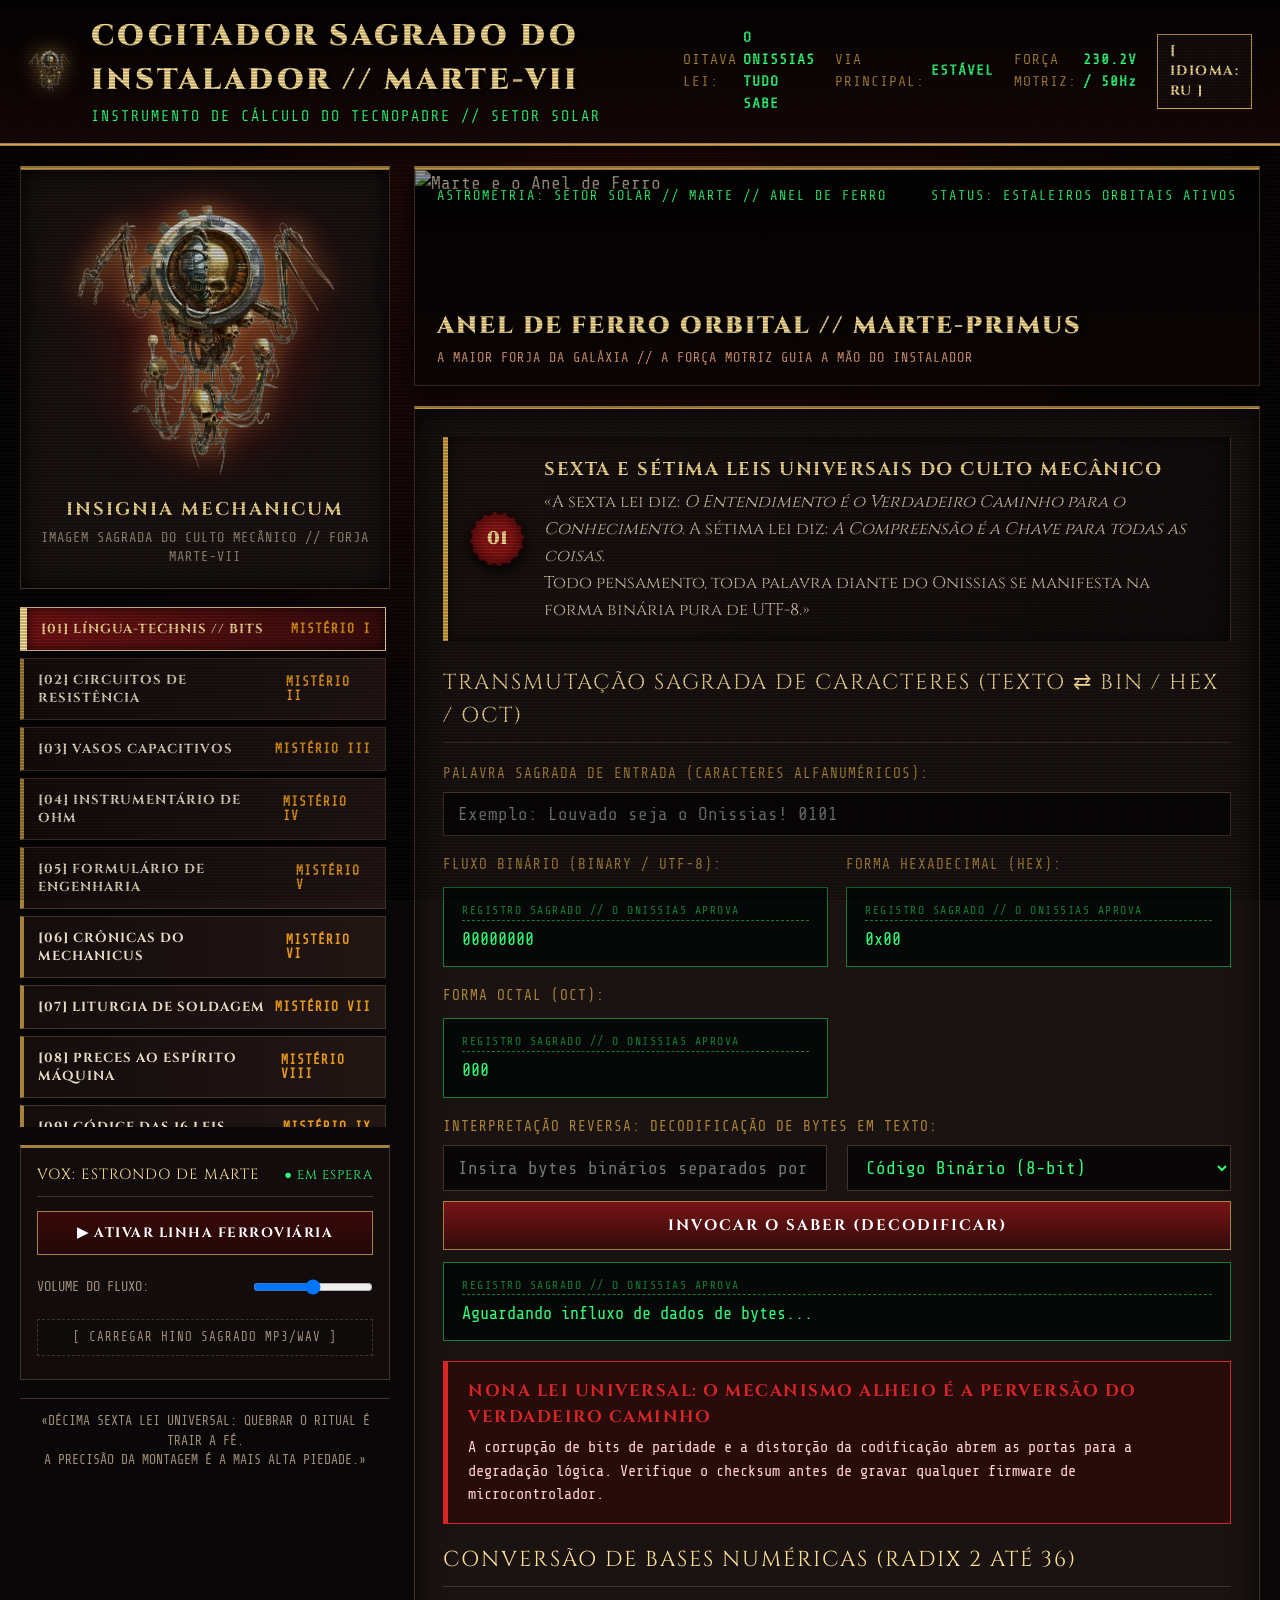
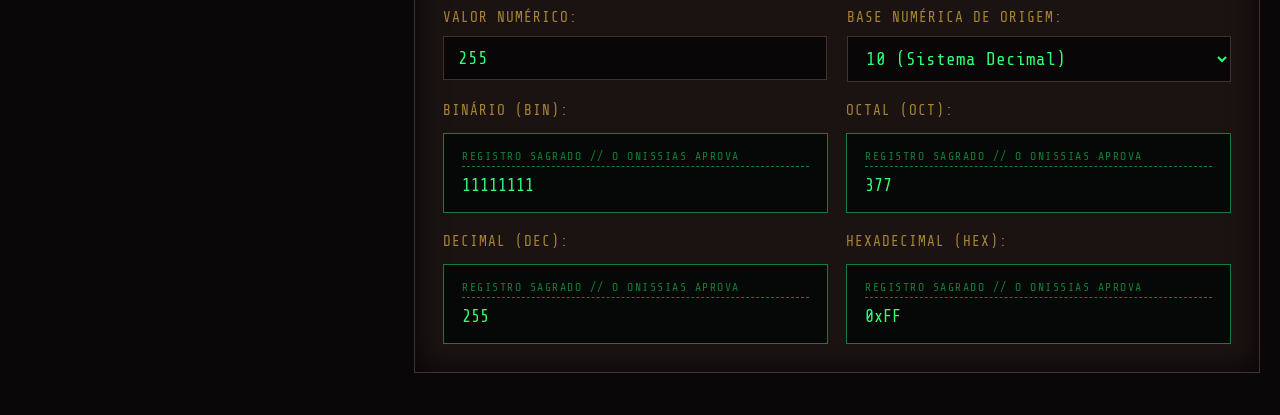
==== index_pt.html @ 924e2f52 "index_pt.html" ====
<!DOCTYPE html>
<html lang="pt-BR">
<head>
  <meta charset="UTF-8">
  <meta name="viewport" content="width=device-width, initial-scale=1.0">
  <title>COGITADOR SAGRADO DO INSTALADOR // FORJA MARTE-VII</title>
  
  <link rel="icon" type="image/png" href="AM_icon.jpg">

  <link rel="preconnect" href="https://fonts.googleapis.com">
  <link rel="preconnect" href="https://fonts.gstatic.com" crossorigin>
  <link href="https://fonts.googleapis.com/css2?family=Cinzel:wght@600;700;900&family=Share+Tech+Mono&display=swap" rel="stylesheet">

  <style>
    :root {
      --mars-red-deep: #380808;
      --mars-red-primary: #781414;
      --mars-red-bright: #ad1c1c;
      --brass-muted: #a68138;
      --brass-primary: #d4a748;
      --brass-bright: #fbe096;
      --iron-black: #090707;
      --iron-dark: #120d0c;
      --iron-panel: #1a1312;
      --iron-border: #44322a;
      --crt-green: #31ff77;
      --crt-dim: #137e37;
      --text-parchment: #e8dcc4;
      --text-muted: #9e8e78;
      --warning-red: #d92525;
      --warning-amber: #e69819;
    }

    * {
      box-sizing: border-box;
      margin: 0;
      padding: 0;
    }

    body {
      background-color: var(--iron-black);
      background-image: 
        radial-gradient(circle at 50% 15%, rgba(120, 20, 20, 0.35) 0%, transparent 70%),
        repeating-linear-gradient(0deg, rgba(0, 0, 0, 0.65) 0px, rgba(0, 0, 0, 0.65) 1px, transparent 2px, transparent 4px),
        url("https://images.unsplash.com/photo-1581092160607-ee22621dd758?auto=format&fit=crop&w=1920&q=80");
      background-size: cover, auto, cover;
      background-attachment: fixed;
      color: var(--text-parchment);
      font-family: 'Share Tech Mono', monospace;
      font-size: 18px;
      line-height: 1.5;
      min-height: 100vh;
      display: flex;
      flex-direction: column;
    }

    body::before {
      content: " ";
      position: fixed;
      top: 0; left: 0; bottom: 0; right: 0;
      background: linear-gradient(rgba(18, 16, 16, 0) 50%, rgba(0, 0, 0, 0.35) 50%), linear-gradient(90deg, rgba(255, 0, 0, 0.02), rgba(0, 255, 0, 0.01), rgba(0, 0, 255, 0.02));
      z-index: 999;
      background-size: 100% 3px, 6px 100%;
      pointer-events: none;
      opacity: 0.65;
    }

    header {
      background: linear-gradient(180deg, #050303 0%, #170707 100%);
      border-bottom: 3px solid var(--brass-primary);
      padding: 14px 28px;
      display: flex;
      align-items: center;
      justify-content: space-between;
      box-shadow: 0 5px 30px rgba(0,0,0,0.95);
      position: relative;
      z-index: 10;
    }

    .header-left {
      display: flex;
      align-items: center;
      gap: 20px;
    }

    .header-sigil-logo {
      width: 72px;
      height: 72px;
      display: flex;
      align-items: center;
      justify-content: center;
      filter: drop-shadow(0 0 10px rgba(212, 167, 72, 0.7));
      animation: logo-glow 4s infinite alternate ease-in-out;
    }

    @keyframes logo-glow {
      0% { filter: drop-shadow(0 0 6px rgba(212, 167, 72, 0.5)); }
      100% { filter: drop-shadow(0 0 16px rgba(173, 28, 28, 0.9)); }
    }

    .header-site-img {
      width: 100%;
      height: 100%;
      object-fit: contain;
    }

    h1 {
      font-family: 'Cinzel', serif;
      font-size: 1.85rem;
      letter-spacing: 3px;
      color: var(--brass-bright);
      text-transform: uppercase;
      font-weight: 900;
      text-shadow: 2px 2px 5px #000;
    }

    .header-sub {
      font-size: 0.95rem;
      color: var(--crt-green);
      letter-spacing: 2px;
      text-transform: uppercase;
      margin-top: 3px;
    }

    .telemetry-row {
      display: flex;
      align-items: center;
      gap: 20px;
      font-size: 0.92rem;
      color: var(--brass-muted);
      letter-spacing: 1px;
    }

    .telemetry-row span {
      display: flex;
      align-items: center;
      gap: 6px;
    }

    .telemetry-val {
      color: var(--crt-green);
      font-weight: bold;
    }

    .lang-switch-link {
      display: inline-block;
      background: #150d0c;
      border: 1px solid var(--brass-primary);
      color: var(--brass-bright);
      padding: 6px 12px;
      text-decoration: none;
      font-family: 'Cinzel', serif;
      font-weight: 700;
      font-size: 0.85rem;
      letter-spacing: 1.5px;
      transition: all 0.2s ease;
    }

    .lang-switch-link:hover {
      background: var(--mars-red-primary);
      color: #fff;
      box-shadow: 0 0 10px var(--brass-primary);
    }

    .master-grid {
      display: grid;
      grid-template-columns: 370px 1fr;
      gap: 24px;
      max-width: 1720px;
      width: 100%;
      margin: 20px auto;
      padding: 0 20px;
      flex: 1;
    }

    .left-console {
      display: flex;
      flex-direction: column;
      gap: 18px;
    }

    .shrine-emblem-card {
      background: var(--iron-panel);
      border: 1px solid var(--iron-border);
      border-top: 4px solid var(--brass-primary);
      padding: 22px 18px;
      text-align: center;
      box-shadow: inset 0 0 25px rgba(0,0,0,0.85);
      position: relative;
    }

    .relic-frame {
      position: relative;
      width: 100%;
      max-width: 300px;
      min-height: 250px;
      margin: 0 auto 14px;
      display: flex;
      align-items: center;
      justify-content: center;
      background: radial-gradient(circle at 50% 50%, rgba(120, 20, 20, 0.35) 0%, transparent 75%);
    }

    .relic-img {
      width: 100%;
      max-height: 290px;
      object-fit: contain;
      filter: drop-shadow(0 0 12px rgba(212, 167, 72, 0.65)) drop-shadow(0 0 24px rgba(120, 20, 20, 0.8));
      transition: transform 0.4s ease, filter 0.4s ease;
    }

    .relic-img:hover {
      transform: scale(1.03);
      filter: drop-shadow(0 0 18px rgba(251, 224, 150, 0.85)) drop-shadow(0 0 32px rgba(173, 28, 28, 1));
    }

    .emblem-label {
      font-family: 'Cinzel', serif;
      font-size: 1.15rem;
      color: var(--brass-bright);
      font-weight: 700;
      letter-spacing: 2px;
    }

    .emblem-desc {
      font-size: 0.85rem;
      color: var(--text-muted);
      letter-spacing: 1px;
      margin-top: 5px;
      text-transform: uppercase;
      line-height: 1.4;
    }

    .nav-rack {
      display: flex;
      flex-direction: column;
      gap: 7px;
      max-height: 520px;
      overflow-y: auto;
      padding-right: 4px;
    }

    .nav-rack::-webkit-scrollbar {
      width: 5px;
    }
    .nav-rack::-webkit-scrollbar-thumb {
      background: var(--brass-muted);
    }

    .rack-btn {
      background: linear-gradient(90deg, #140d0c 0%, #221614 100%);
      border: 1px solid var(--iron-border);
      border-left: 4px solid var(--brass-muted);
      color: var(--text-parchment);
      padding: 12px 14px;
      text-align: left;
      font-family: 'Cinzel', serif;
      font-size: 0.82rem;
      font-weight: 700;
      letter-spacing: 1px;
      cursor: pointer;
      display: flex;
      align-items: center;
      justify-content: space-between;
      transition: all 0.18s ease;
      text-transform: uppercase;
      box-shadow: 0 3px 6px rgba(0,0,0,0.6);
    }

    .rack-btn:hover {
      background: linear-gradient(90deg, var(--mars-red-deep) 0%, #2f1010 100%);
      border-color: var(--brass-primary);
      border-left-width: 7px;
      color: #fff;
    }

    .rack-btn.active {
      background: linear-gradient(90deg, var(--mars-red-primary) 0%, #3a0d0d 100%);
      border-color: var(--brass-bright);
      border-left: 7px solid var(--brass-bright);
      color: var(--brass-bright);
      box-shadow: inset 0 0 12px rgba(0,0,0,0.7);
    }

    .rack-btn .btn-idx {
      font-family: 'Share Tech Mono', monospace;
      color: var(--warning-amber);
      font-size: 0.8rem;
    }

    .audio-terminal {
      background: var(--iron-dark);
      border: 1px solid var(--iron-border);
      border-top: 3px solid var(--brass-muted);
      padding: 16px;
    }

    .audio-header {
      font-family: 'Cinzel', serif;
      font-size: 0.92rem;
      color: var(--brass-bright);
      display: flex;
      align-items: center;
      justify-content: space-between;
      border-bottom: 1px solid var(--iron-border);
      padding-bottom: 10px;
      margin-bottom: 14px;
      letter-spacing: 1px;
    }

    .audio-status-led {
      font-size: 0.8rem;
      color: var(--crt-green);
    }

    .audio-btn {
      background: linear-gradient(180deg, var(--mars-red-deep) 0%, #240808 100%);
      color: #fff;
      border: 1px solid var(--brass-muted);
      padding: 12px;
      font-family: 'Cinzel', serif;
      font-size: 0.85rem;
      font-weight: 700;
      cursor: pointer;
      width: 100%;
      text-transform: uppercase;
      letter-spacing: 1.5px;
      transition: all 0.2s;
    }

    .audio-btn:hover {
      background: var(--mars-red-primary);
      border-color: var(--brass-bright);
      box-shadow: 0 0 12px var(--mars-red-primary);
    }

    .audio-volume-rack {
      display: flex;
      align-items: center;
      justify-content: space-between;
      font-size: 0.85rem;
      color: var(--text-muted);
      margin-top: 12px;
    }

    .file-loader-label {
      display: block;
      background: #0f0b0a;
      border: 1px dashed var(--iron-border);
      padding: 8px;
      text-align: center;
      cursor: pointer;
      color: var(--text-muted);
      font-size: 0.78rem;
      text-transform: uppercase;
      margin-top: 12px;
      letter-spacing: 1px;
      transition: 0.2s;
    }

    .file-loader-label:hover {
      border-color: var(--brass-primary);
      color: var(--text-parchment);
    }

    .creed-plate {
      font-size: 0.82rem;
      color: var(--text-muted);
      line-height: 1.5;
      text-align: center;
      padding: 12px;
      border-top: 1px solid var(--iron-border);
    }

    .terminal-body {
      display: flex;
      flex-direction: column;
      gap: 20px;
    }

    .mars-viewport {
      background: #000;
      border: 1px solid var(--iron-border);
      border-top: 4px solid var(--brass-primary);
      position: relative;
      height: 220px;
      overflow: hidden;
      box-shadow: inset 0 0 40px #000, 0 8px 25px rgba(0,0,0,0.85);
    }

    .mars-img {
      width: 100%;
      height: 100%;
      object-fit: cover;
      object-position: 50% 32%;
      filter: contrast(1.18) brightness(0.9);
    }

    .viewport-reticle-overlay {
      position: absolute;
      top: 0; left: 0; right: 0; bottom: 0;
      background: linear-gradient(180deg, rgba(12, 8, 8, 0.25) 0%, rgba(18, 7, 7, 0.85) 100%);
      display: flex;
      flex-direction: column;
      justify-content: space-between;
      padding: 16px 22px;
      pointer-events: none;
    }

    .reticle-telemetry {
      display: flex;
      justify-content: space-between;
      font-size: 0.85rem;
      color: var(--crt-green);
      letter-spacing: 2px;
    }

    .viewport-title {
      font-family: 'Cinzel', serif;
      font-size: 1.5rem;
      color: var(--brass-bright);
      letter-spacing: 2px;
      font-weight: 900;
      text-shadow: 2px 2px 4px #000;
    }

    .viewport-coords {
      font-size: 0.85rem;
      color: #df9e77;
      letter-spacing: 1px;
      margin-top: 4px;
    }

    .module-card {
      background: var(--iron-panel);
      border: 1px solid var(--iron-border);
      border-top: 3px solid var(--brass-primary);
      padding: 28px;
      box-shadow: inset 0 0 30px rgba(0,0,0,0.8);
      margin-bottom: 22px;
      display: none;
      animation: module-appear 0.25s ease-out;
    }

    .module-card.active {
      display: block;
    }

    @keyframes module-appear {
      from { opacity: 0; transform: translateY(4px); }
      to { opacity: 1; transform: translateY(0); }
    }

    .dogma-scroll {
      background: linear-gradient(90deg, #1a1210 0%, #120c0c 100%);
      border-left: 5px solid var(--brass-primary);
      border-right: 1px solid var(--iron-border);
      padding: 18px 22px;
      margin-bottom: 26px;
      display: flex;
      gap: 20px;
      align-items: center;
      box-shadow: inset 0 0 15px rgba(0,0,0,0.6);
    }

    .dogma-seal-badge {
      width: 54px;
      height: 54px;
      background: radial-gradient(circle, #8f1717 40%, #3b0606 100%);
      border-radius: 50%;
      display: flex;
      align-items: center;
      justify-content: center;
      color: var(--brass-bright);
      font-family: 'Cinzel', serif;
      font-weight: 900;
      font-size: 1.15rem;
      border: 2px dashed #240303;
      flex-shrink: 0;
      box-shadow: 0 4px 12px rgba(0,0,0,0.9);
    }

    .dogma-text {
      font-family: 'Cinzel', serif;
      font-size: 1.05rem;
      color: #dfceb1;
      line-height: 1.6;
    }

    .dogma-text strong {
      color: var(--brass-bright);
      display: block;
      margin-bottom: 5px;
      font-size: 1.15rem;
      letter-spacing: 1.5px;
    }

    .mandate-box {
      background: rgba(45, 10, 10, 0.75);
      border: 1px solid var(--warning-red);
      border-left: 5px solid var(--warning-red);
      padding: 16px 20px;
      margin: 20px 0;
      font-size: 0.95rem;
      color: #ffd2d2;
      line-height: 1.55;
    }

    .mandate-box h5 {
      color: var(--warning-red);
      font-family: 'Cinzel', serif;
      font-size: 1.05rem;
      margin-bottom: 6px;
      letter-spacing: 1.5px;
      text-transform: uppercase;
      font-weight: 700;
    }

    .section-title {
      font-family: 'Cinzel', serif;
      font-size: 1.35rem;
      color: var(--brass-bright);
      border-bottom: 1px solid var(--iron-border);
      padding-bottom: 10px;
      margin-bottom: 20px;
      letter-spacing: 2px;
      display: flex;
      align-items: center;
      justify-content: space-between;
    }

    .formula-card-sub {
      background: rgba(10, 7, 7, 0.85);
      border: 1px solid var(--iron-border);
      padding: 20px;
      margin-bottom: 20px;
    }

    .formula-badge-title {
      font-family: 'Cinzel', serif;
      color: var(--brass-bright);
      font-size: 1.15rem;
      margin-bottom: 6px;
      display: flex;
      align-items: center;
      justify-content: space-between;
      border-bottom: 1px dashed var(--iron-border);
      padding-bottom: 6px;
    }

    .formula-math-display {
      font-family: 'Share Tech Mono', monospace;
      color: var(--crt-green);
      font-size: 1.05rem;
      background: #060404;
      padding: 6px 12px;
      border-left: 3px solid var(--brass-primary);
      margin: 8px 0 14px 0;
    }

    .grid-2 {
      display: grid;
      grid-template-columns: 1fr 1fr;
      gap: 20px;
    }

    .grid-3 {
      display: grid;
      grid-template-columns: repeat(auto-fit, minmax(280px, 1fr));
      gap: 18px;
    }

    .field-group {
      margin-bottom: 18px;
    }

    label {
      display: block;
      color: var(--brass-muted);
      font-size: 0.9rem;
      text-transform: uppercase;
      letter-spacing: 1px;
      margin-bottom: 7px;
    }

    input, select, textarea {
      width: 100%;
      background: #080606;
      border: 1px solid var(--iron-border);
      color: var(--crt-green);
      font-family: 'Share Tech Mono', monospace;
      font-size: 1.1rem;
      padding: 11px 14px;
      border-radius: 0;
      transition: border 0.15s;
    }

    input:focus, select:focus, textarea:focus {
      outline: none;
      border-color: var(--brass-primary);
      box-shadow: 0 0 10px rgba(212, 167, 72, 0.4);
    }

    button.action-btn {
      background: linear-gradient(180deg, var(--mars-red-primary) 0%, #330b0b 100%);
      color: #fff;
      border: 1px solid var(--brass-muted);
      padding: 13px 20px;
      font-family: 'Cinzel', serif;
      font-weight: 700;
      font-size: 0.95rem;
      letter-spacing: 2px;
      cursor: pointer;
      width: 100%;
      text-transform: uppercase;
      transition: all 0.2s;
    }

    button.action-btn:hover {
      background: var(--mars-red-bright);
      border-color: var(--brass-bright);
      box-shadow: 0 0 15px var(--mars-red-bright);
    }

    .terminal-output {
      background: #050806;
      border: 1px solid var(--crt-dim);
      padding: 14px 18px;
      color: var(--crt-green);
      font-family: 'Share Tech Mono', monospace;
      margin-top: 12px;
      min-height: 55px;
      word-break: break-all;
      position: relative;
      font-size: 1.05rem;
      line-height: 1.5;
    }

    .terminal-output::before {
      content: "REGISTRO SAGRADO // O ONISSIAS APROVA";
      display: block;
      font-size: 0.72rem;
      color: var(--crt-dim);
      margin-bottom: 6px;
      border-bottom: 1px dashed var(--crt-dim);
      letter-spacing: 1.5px;
    }

    .resistor-rig {
      background: #080606;
      border: 1px solid var(--iron-border);
      padding: 26px 12px;
      display: flex;
      justify-content: center;
      align-items: center;
      margin-bottom: 20px;
    }

    .resistor-body {
      width: 290px;
      height: 60px;
      background: #c7a77b;
      border-radius: 10px;
      position: relative;
      display: flex;
      justify-content: space-around;
      align-items: center;
      box-shadow: inset 0 5px 8px rgba(255,255,255,0.35), inset 0 -5px 8px rgba(0,0,0,0.5);
      border-left: 8px solid #a38257;
      border-right: 8px solid #a38257;
    }

    .resistor-body::before, .resistor-body::after {
      content: "";
      position: absolute;
      width: 55px;
      height: 8px;
      background: #999;
      top: 50%;
      transform: translateY(-50%);
      z-index: -1;
    }
    .resistor-body::before { left: -55px; }
    .resistor-body::after { right: -55px; }

    .color-band {
      width: 16px;
      height: 100%;
      box-shadow: inset 0 0 3px rgba(0,0,0,0.9);
    }

    .spec-table {
      width: 100%;
      border-collapse: collapse;
      font-size: 0.95rem;
      margin-top: 14px;
    }

    .spec-table th {
      background: #191110;
      color: var(--brass-bright);
      border: 1px solid var(--iron-border);
      padding: 10px 14px;
      text-align: left;
      font-family: 'Cinzel', serif;
      letter-spacing: 1px;
      font-size: 0.9rem;
    }

    .spec-table td {
      border: 1px solid var(--iron-border);
      padding: 10px 14px;
      background: rgba(8, 6, 6, 0.75);
    }

    .spec-table tr:hover td {
      background: rgba(120, 20, 20, 0.25);
    }

    .lore-era-selector {
      display: grid;
      grid-template-columns: repeat(auto-fit, minmax(180px, 1fr));
      gap: 10px;
      margin-bottom: 20px;
    }

    .lore-era-btn {
      background: #120b0a;
      border: 1px solid var(--iron-border);
      border-bottom: 3px solid var(--brass-muted);
      color: var(--text-parchment);
      padding: 12px 10px;
      font-family: 'Cinzel', serif;
      font-size: 0.82rem;
      font-weight: 700;
      cursor: pointer;
      text-align: center;
      transition: all 0.2s;
      letter-spacing: 1px;
    }

    .lore-era-btn:hover {
      background: var(--mars-red-deep);
      border-color: var(--brass-primary);
      color: #fff;
    }

    .lore-era-btn.active {
      background: linear-gradient(180deg, var(--mars-red-primary) 0%, #300c0c 100%);
      border-color: var(--brass-bright);
      border-bottom: 3px solid var(--brass-bright);
      color: var(--brass-bright);
    }

    .lore-view-screen {
      background: #070505;
      border: 1px solid var(--iron-border);
      border-left: 4px solid var(--brass-primary);
      padding: 24px;
      min-height: 240px;
      box-shadow: inset 0 0 20px rgba(0,0,0,0.85);
    }

    .lore-view-header {
      font-family: 'Cinzel', serif;
      color: var(--brass-bright);
      font-size: 1.25rem;
      letter-spacing: 2px;
      border-bottom: 1px dashed var(--iron-border);
      padding-bottom: 8px;
      margin-bottom: 14px;
      display: flex;
      justify-content: space-between;
      align-items: center;
    }

    .lore-view-body {
      color: var(--text-parchment);
      font-size: 1.02rem;
      line-height: 1.7;
    }

    .lore-view-body p {
      margin-bottom: 12px;
    }

    .fandom-badge-link {
      display: inline-flex;
      align-items: center;
      gap: 10px;
      background: rgba(120, 20, 20, 0.4);
      border: 1px solid var(--brass-primary);
      padding: 10px 16px;
      color: var(--brass-bright);
      text-decoration: none;
      font-family: 'Cinzel', serif;
      font-size: 0.88rem;
      letter-spacing: 1.5px;
      transition: all 0.2s;
      margin-top: 15px;
    }

    .fandom-badge-link:hover {
      background: var(--mars-red-primary);
      color: #fff;
      box-shadow: 0 0 12px rgba(212, 167, 72, 0.6);
    }

    .rank-card {
      background: rgba(15, 10, 10, 0.85);
      border: 1px solid var(--iron-border);
      border-left: 4px solid var(--brass-primary);
      padding: 16px;
      margin-bottom: 12px;
      cursor: pointer;
      transition: all 0.2s ease;
    }
    .rank-card:hover {
      background: rgba(120, 20, 20, 0.25);
      border-color: var(--brass-bright);
      transform: translateX(4px);
    }
    .rank-title {
      font-family: 'Cinzel', serif;
      font-size: 1.15rem;
      color: var(--brass-bright);
      display: flex;
      justify-content: space-between;
    }
    .rank-desc {
      font-size: 0.9rem;
      color: var(--text-parchment);
      margin-top: 6px;
      line-height: 1.5;
    }
    .rank-meta {
      font-size: 0.8rem;
      color: var(--crt-green);
      margin-top: 4px;
    }

    .exam-box {
      background: #080606;
      border: 2px solid var(--brass-primary);
      padding: 24px;
      margin-top: 14px;
    }
    .exam-question {
      font-family: 'Cinzel', serif;
      font-size: 1.25rem;
      color: var(--brass-bright);
      margin-bottom: 18px;
      line-height: 1.4;
    }
    .exam-option-btn {
      background: #150d0c;
      border: 1px solid var(--iron-border);
      color: var(--text-parchment);
      padding: 14px 18px;
      text-align: left;
      font-family: 'Share Tech Mono', monospace;
      font-size: 1.05rem;
      cursor: pointer;
      margin-bottom: 10px;
      width: 100%;
      display: block;
      transition: all 0.15s;
    }
    .exam-option-btn:hover {
      background: var(--mars-red-deep);
      border-color: var(--brass-primary);
      color: #fff;
    }
    .exam-stats-bar {
      display: flex;
      justify-content: space-between;
      border-bottom: 1px solid var(--iron-border);
      padding-bottom: 10px;
      margin-bottom: 18px;
      font-size: 0.9rem;
      color: var(--brass-muted);
    }

    @media (max-width: 1024px) {
      .master-grid { grid-template-columns: 1fr; }
      .mars-viewport { height: 160px; }
      .telemetry-row { display: none; }
    }
  </style>
</head>
<body>

  <header>
    <div class="header-left">
      <div class="header-sigil-logo">
        <img 
          src="AM_icon.jpg" 
          onerror="this.onerror=null; this.src='https://wh40k.lexicanum.com/mediawiki/images/d/db/Machina_Opus.png';" 
          alt="Sigilo do Onissias" 
          class="header-site-img"
        >
      </div>
      <div>
        <h1>COGITADOR SAGRADO DO INSTALADOR // MARTE-VII</h1>
        <div class="header-sub">INSTRUMENTO DE CÁLCULO DO TECNOPADRE // SETOR SOLAR</div>
      </div>
    </div>

    <div class="telemetry-row">
      <span>OITAVA LEI: <span class="telemetry-val">O ONISSIAS TUDO SABE</span></span>
      <span>VIA PRINCIPAL: <span class="telemetry-val">ESTÁVEL</span></span>
      <span>FORÇA MOTRIZ: <span class="telemetry-val">230.2V / 50Hz</span></span>
      <a href="index.html" class="lang-switch-link">[ IDIOMA: RU ]</a>
    </div>
  </header>

  <div class="master-grid">

    <aside class="left-console">
      
      <div class="shrine-emblem-card">
        <div class="relic-frame">
          <img 
            src="AM_icon.jpg" 
            onerror="this.onerror=null; this.src='https://wh40k.lexicanum.com/mediawiki/images/d/db/Machina_Opus.png';" 
            alt="Insignia Mechanicum" 
            class="relic-img"
          >
        </div>
        <div class="emblem-label">INSIGNIA MECHANICUM</div>
        <div class="emblem-desc">IMAGEM SAGRADA DO CULTO MECÂNICO // FORJA MARTE-VII</div>
      </div>

      <nav class="nav-rack">
        <button class="rack-btn active" onclick="selectSanctum('sec-lingua', this)">
          <span>[01] LÍNGUA-TECHNIS // BITS</span>
          <span class="btn-idx">MISTÉRIO I</span>
        </button>
        <button class="rack-btn" onclick="selectSanctum('sec-resistors', this)">
          <span>[02] CIRCUITOS DE RESISTÊNCIA</span>
          <span class="btn-idx">MISTÉRIO II</span>
        </button>
        <button class="rack-btn" onclick="selectSanctum('sec-capacitors', this)">
          <span>[03] VASOS CAPACITIVOS</span>
          <span class="btn-idx">MISTÉRIO III</span>
        </button>
        <button class="rack-btn" onclick="selectSanctum('sec-workbench', this)">
          <span>[04] INSTRUMENTÁRIO DE OHM</span>
          <span class="btn-idx">MISTÉRIO IV</span>
        </button>
        <button class="rack-btn" onclick="selectSanctum('sec-formulas', this)">
          <span>[05] FORMULÁRIO DE ENGENHARIA</span>
          <span class="btn-idx">MISTÉRIO V</span>
        </button>
        <button class="rack-btn" onclick="selectSanctum('sec-chronicles', this)">
          <span>[06] CRÔNICAS DO MECHANICUS</span>
          <span class="btn-idx">MISTÉRIO VI</span>
        </button>
        <button class="rack-btn" onclick="selectSanctum('sec-soldering', this)">
          <span>[07] LITURGIA DE SOLDAGEM</span>
          <span class="btn-idx">MISTÉRIO VII</span>
        </button>
        <button class="rack-btn" onclick="selectSanctum('sec-prayers', this)">
          <span>[08] PRECES AO ESPÍRITO MÁQUINA</span>
          <span class="btn-idx">MISTÉRIO VIII</span>
        </button>
        <button class="rack-btn" onclick="selectSanctum('sec-dogma16', this)">
          <span>[09] CÓDICE DAS 16 LEIS</span>
          <span class="btn-idx">MISTÉRIO IX</span>
        </button>
        <button class="rack-btn" onclick="selectSanctum('sec-hierarchy', this)">
          <span>[10] HIERARQUIA DO CLERO</span>
          <span class="btn-idx">MISTÉRIO X</span>
        </button>
        <button class="rack-btn" onclick="selectSanctum('sec-exam', this)">
          <span>[11] AVALIAÇÃO DO ACÓLITO</span>
          <span class="btn-idx">MISTÉRIO XI</span>
        </button>
      </nav>

      <div class="audio-terminal">
        <div class="audio-header">
          <span>VOX: ESTRONDO DE MARTE</span>
          <span id="audio-led" class="audio-status-led">● EM ESPERA</span>
        </div>
        <button class="audio-btn" id="audio-toggle-btn" onclick="toggleTransitLineAudio()">
          ▶ ATIVAR LINHA FERROVIÁRIA
        </button>
        <div class="audio-volume-rack">
          <span>VOLUME DO FLUXO:</span>
          <input type="range" id="audio-vol" min="0" max="1" step="0.05" value="0.5" style="width: 120px;" oninput="setLineVolume(this.value)">
        </div>
        <label class="file-loader-label">
          [ CARREGAR HINO SAGRADO MP3/WAV ]
          <input type="file" id="local-file-input" accept="audio/*" style="display: none;" onchange="loadExternalHymn(event)">
        </label>
        <audio id="external-audio" loop></audio>
      </div>

      <div class="creed-plate">
        «DÉCIMA SEXTA LEI UNIVERSAL: QUEBRAR O RITUAL É TRAIR A FÉ.<br>A PRECISÃO DA MONTAGEM É A MAIS ALTA PIEDADE.»
      </div>
    </aside>

    <main class="terminal-body">

      <div class="mars-viewport">
        <img 
          src="mars_ring_of_iron.jpg" 
          onerror="this.onerror=null; this.src='https://static.wikia.nocookie.net/warhammer40k/images/3/37/Mars_Red_Planet2.jpg';" 
          alt="Marte e o Anel de Ferro" 
          class="mars-img"
        >
        <div class="viewport-reticle-overlay">
          <div class="reticle-telemetry">
            <span>ASTROMETRIA: SETOR SOLAR // MARTE // ANEL DE FERRO</span>
            <span>STATUS: ESTALEIROS ORBITAIS ATIVOS</span>
          </div>
          <div>
            <div class="viewport-title">ANEL DE FERRO ORBITAL // MARTE-PRIMUS</div>
            <div class="viewport-coords">A MAIOR FORJA DA GALÁXIA // A FORÇA MOTRIZ GUIA A MÃO DO INSTALADOR</div>
          </div>
        </div>
      </div>

      <div id="sec-lingua" class="module-card active">
        <div class="dogma-scroll">
          <div class="dogma-seal-badge">01</div>
          <div class="dogma-text">
            <strong>SEXTA E SÉTIMA LEIS UNIVERSAIS DO CULTO MECÂNICO</strong>
            «A sexta lei diz: <em>O Entendimento é o Verdadeiro Caminho para o Conhecimento</em>. A sétima lei diz: <em>A Compreensão é a Chave para todas as coisas</em>. <br>
            Todo pensamento, toda palavra diante do Onissias se manifesta na forma binária pura de UTF-8.»
          </div>
        </div>

        <div class="section-title">
          <span>TRANSMUTAÇÃO SAGRADA DE CARACTERES (TEXTO ⇄ BIN / HEX / OCT)</span>
        </div>

        <div class="field-group">
          <label>Palavra Sagrada de Entrada (Caracteres alfanuméricos):</label>
          <input type="text" id="text-input" placeholder="Exemplo: Louvado seja o Onissias! 0101" oninput="convertTextToBinaric()">
        </div>

        <div class="grid-3">
          <div>
            <label>Fluxo Binário (Binary / UTF-8):</label>
            <div id="text-out-bin" class="terminal-output" style="max-height: 125px; overflow-y: auto;">00000000</div>
          </div>
          <div>
            <label>Forma Hexadecimal (Hex):</label>
            <div id="text-out-hex" class="terminal-output" style="max-height: 125px; overflow-y: auto;">0x00</div>
          </div>
          <div>
            <label>Forma Octal (Oct):</label>
            <div id="text-out-oct" class="terminal-output" style="max-height: 125px; overflow-y: auto;">000</div>
          </div>
        </div>

        <div style="margin-top: 18px;" class="field-group">
          <label>Interpretação Reversa: Decodificação de Bytes em Texto:</label>
          <div class="grid-2">
            <input type="text" id="decode-in" placeholder="Insira bytes binários separados por espaço ou string hex...">
            <select id="decode-type">
              <option value="bin">Código Binário (8-bit)</option>
              <option value="hex">Código Hexadecimal (Hex)</option>
            </select>
          </div>
          <button class="action-btn" style="margin-top: 10px;" onclick="decodeBinaricToText()">Invocar o Saber (Decodificar)</button>
          <div id="decode-out" class="terminal-output">Aguardando influxo de dados de bytes...</div>
        </div>

        <div class="mandate-box">
          <h5>NONA LEI UNIVERSAL: O MECANISMO ALHEIO É A PERVERSÃO DO VERDADEIRO CAMINHO</h5>
          A corrupção de bits de paridade e a distorção da codificação abrem as portas para a degradação lógica. Verifique o checksum antes de gravar qualquer firmware de microcontrolador.
        </div>

        <div class="section-title">
          <span>CONVERSÃO DE BASES NUMÉRICAS (RADIX 2 ATÉ 36)</span>
        </div>

        <div class="grid-2">
          <div class="field-group">
            <label>Valor Numérico:</label>
            <input type="text" id="radix-num-in" value="255" oninput="convertRadixNumber()">
          </div>
          <div class="field-group">
            <label>Base Numérica de Origem:</label>
            <select id="radix-base-in" onchange="convertRadixNumber()">
              <option value="10">10 (Sistema Decimal)</option>
              <option value="2">2 (Sistema Binário do Onissias)</option>
              <option value="8">8 (Sistema Octal)</option>
              <option value="16">16 (Sistema Hexadecimal)</option>
              <option value="3">3 (Lógica Ternária)</option>
              <option value="12">12 (Sistema Duodecimal)</option>
              <option value="36">36 (Cânone Máximo 36)</option>
            </select>
          </div>
        </div>

        <div class="grid-3">
          <div><label>Binário (BIN):</label><div id="radix-out-bin" class="terminal-output">11111111</div></div>
          <div><label>Octal (OCT):</label><div id="radix-out-oct" class="terminal-output">377</div></div>
          <div><label>Decimal (DEC):</label><div id="radix-out-dec" class="terminal-output">255</div></div>
          <div><label>Hexadecimal (HEX):</label><div id="radix-out-hex" class="terminal-output">0xFF</div></div>
        </div>
      </div>

      <div id="sec-resistors" class="module-card">
        <div class="dogma-scroll">
          <div class="dogma-seal-badge">02</div>
          <div class="dogma-text">
            <strong>PRIMEIRA E DÉCIMA SEGUNDA LEIS UNIVERSAIS DO CULTO MECÂNICO</strong>
            «A primeira lei diz: <em>A Vida é o movimento direcionado</em>. A décima segunda lei diz: <em>Conhecimento sem fé é desperdício</em>. <br>
            A corrente elétrica é a sagrada Força Motriz. O resistor existe para dosar esse movimento e conter o excesso de voltagem.»
          </div>
        </div>

        <div class="section-title">
          <span>RITUAL DAS FAIXAS DE CORES DO RESISTOR AXIAL</span>
        </div>

        <div class="resistor-rig">
          <div class="resistor-body">
            <div class="color-band" id="band1-el" style="background: brown;"></div>
            <div class="color-band" id="band2-el" style="background: black;"></div>
            <div class="color-band" id="band3-el" style="background: red;"></div>
            <div class="color-band" id="band4-el" style="background: gold; margin-left: 20px;"></div>
          </div>
        </div>

        <div class="grid-2">
          <div class="field-group">
            <label>Tipo de Marcação do Corpo:</label>
            <select id="band-qty" onchange="toggleBandsDisplay()">
              <option value="4">4 Faixas (Tolerância ±5%, ±10%)</option>
              <option value="5">5 Faixas (Vaso de Precisão, tolerância ±1%)</option>
            </select>
          </div>
          <div class="field-group">
            <label>1ª Faixa (Dezenas):</label>
            <select id="band1-val" onchange="calcResistorNominal()">
              <option value="1" data-color="brown" selected>Marrom (1)</option>
              <option value="2" data-color="red">Vermelho (2)</option>
              <option value="3" data-color="orange">Laranja (3)</option>
              <option value="4" data-color="yellow">Amarelo (4)</option>
              <option value="5" data-color="green">Verde (5)</option>
              <option value="6" data-color="blue">Azul (6)</option>
              <option value="7" data-color="purple">Violeta (7)</option>
              <option value="8" data-color="gray">Cinza (8)</option>
              <option value="9" data-color="white">Branco (9)</option>
            </select>
          </div>
        </div>

        <div class="grid-3">
          <div class="field-group">
            <label>2ª Faixa (Unidades):</label>
            <select id="band2-val" onchange="calcResistorNominal()">
              <option value="0" data-color="black" selected>Preto (0)</option>
              <option value="1" data-color="brown">Marrom (1)</option>
              <option value="2" data-color="red">Vermelho (2)</option>
              <option value="3" data-color="orange">Laranja (3)</option>
              <option value="4" data-color="yellow">Amarelo (4)</option>
              <option value="5" data-color="green">Verde (5)</option>
              <option value="6" data-color="blue">Azul (6)</option>
              <option value="7" data-color="purple">Violeta (7)</option>
              <option value="8" data-color="gray">Cinza (8)</option>
              <option value="9" data-color="white">Branco (9)</option>
            </select>
          </div>

          <div class="field-group" id="band3-wrapper" style="display: none;">
            <label>3ª Faixa (Dígito adicional para 5 faixas):</label>
            <select id="band3-val" onchange="calcResistorNominal()">
              <option value="0" data-color="black" selected>Preto (0)</option>
              <option value="1" data-color="brown">Marrom (1)</option>
              <option value="2" data-color="red">Vermelho (2)</option>
              <option value="3" data-color="orange">Laranja (3)</option>
              <option value="4" data-color="yellow">Amarelo (4)</option>
              <option value="5" data-color="green">Verde (5)</option>
              <option value="6" data-color="blue">Azul (6)</option>
              <option value="7" data-color="purple">Violeta (7)</option>
              <option value="8" data-color="gray">Cinza (8)</option>
              <option value="9" data-color="white">Branco (9)</option>
            </select>
          </div>

          <div class="field-group">
            <label>Multiplicador (Fator 10^N):</label>
            <select id="band-mult-val" onchange="calcResistorNominal()">
              <option value="1" data-color="black">Preto (×1 Ω)</option>
              <option value="10" data-color="brown">Marrom (×10 Ω)</option>
              <option value="100" data-color="red" selected>Vermelho (×100 Ω)</option>
              <option value="1000" data-color="orange">Laranja (×1 kΩ)</option>
              <option value="10000" data-color="yellow">Amarelo (×10 kΩ)</option>
              <option value="100000" data-color="green">Verde (×100 kΩ)</option>
              <option value="1000000" data-color="blue">Azul (×1 MΩ)</option>
              <option value="0.1" data-color="gold">Dourado (×0.1 Ω)</option>
              <option value="0.01" data-color="silver">Prateado (×0.01 Ω)</option>
            </select>
          </div>

          <div class="field-group">
            <label>Classe de Tolerância:</label>
            <select id="band-tol-val" onchange="calcResistorNominal()">
              <option value="1" data-color="brown">Marrom (±1%)</option>
              <option value="2" data-color="red">Vermelho (±2%)</option>
              <option value="5" data-color="gold" selected>Dourado (±5%)</option>
              <option value="10" data-color="silver">Prateado (±10%)</option>
            </select>
          </div>
        </div>

        <div id="resistor-result-box" class="terminal-output">
          VALOR NOMINAL SAGRADO: 1.00 kΩ ±5%
        </div>

        <div class="section-title" style="margin-top: 20px;">
          <span>DECODIFICAÇÃO DE RESISTORES SMD (3 DÍGITOS, 4 DÍGITOS, EIA-96)</span>
        </div>

        <div class="grid-2">
          <div class="field-group">
            <label>Código impresso no chip (ex: 102, 4R7, 01C, 4702, R050, 000):</label>
            <input type="text" id="smd-in" placeholder="Insira o código SMD..." oninput="decodeSmdResistor()">
          </div>
          <div>
            <label>Revelação do Cogitador:</label>
            <div id="smd-out" class="terminal-output">Aguardando entrada de código...</div>
          </div>
        </div>
      </div>

      <div id="sec-capacitors" class="module-card">
        <div class="dogma-scroll">
          <div class="dogma-seal-badge">03</div>
          <div class="dogma-text">
            <strong>DÉCIMA E DÉCIMA SEXTA LEIS UNIVERSAIS DO CULTO MECÂNICO</strong>
            «A décima lei diz: <em>A Alma é a criação da Fé pura</em>. A décima sexta lei diz: <em>Quebrar o ritual é trair a Fé</em>. <br>
            O capacitor preserva a carga sagrada da Força Motriz na quietude do seu dielétrico.»
          </div>
        </div>

        <div class="section-title">
          <span>DECODIFICAÇÃO DE VASOS CAPACITIVOS CERÂMICOS E POLIÉSTER</span>
        </div>

        <div class="grid-2">
          <div>
            <div class="field-group">
              <label>Código da capacitância (ex: 104, 223, 471, 105, 4n7, 2p2):</label>
              <input type="text" id="cap-code" placeholder="Insira o código, ex: 104" oninput="decodeCapacitorNominal()">
            </div>
            <div class="field-group">
              <label>Código de tolerância de precisão (IEC 60062):</label>
              <select id="cap-tol" onchange="decodeCapacitorNominal()">
                <option value="">Não especificado</option>
                <option value="J">J (±5%)</option>
                <option value="K">K (±10%)</option>
                <option value="M">M (±20%)</option>
                <option value="Z">Z (+80% / -20%)</option>
                <option value="C">C (±0.25 pF para valores pequenos)</option>
                <option value="D">D (±0.5 pF)</option>
              </select>
            </div>
          </div>
          <div>
            <label>Capacitância Revelada:</label>
            <div id="cap-result" class="terminal-output" style="min-height: 120px;">
              Aguardando parâmetros do vaso...
            </div>
          </div>
        </div>

        <div class="section-title" style="margin-top: 24px;">
          <span>REGISTRO CANÔNICO DE DIELÉTRICOS (PADRÃO EIA-198)</span>
        </div>

        <table class="spec-table">
          <thead>
            <tr>
              <th>Classe de Dielétrico</th>
              <th>Desvio Térmico (TCC)</th>
              <th>Emprego Sagrado nos Circuitos</th>
            </tr>
          </thead>
          <tbody>
            <tr><td><strong>Classe I: NP0 (C0G)</strong></td><td>0 ± 30 ppm/°C (Estabilidade Suprema)</td><td>Circuitos de alta frequência, ressonadores, filtros de alta precisão.</td></tr>
            <tr><td><strong>Classe II: X7R</strong></td><td>±15% na faixa de -55°C a +125°C</td><td>Desacoplamento de alimentação de lógica (100 nF em cada pino VCC de MCU).</td></tr>
            <tr><td><strong>Classe III: Y5V</strong></td><td>+22% / -82% (Extrema instabilidade)</td><td>Filtragem bruta de fontes de baixa frequência. Proibido em temporizadores!</td></tr>
          </tbody>
        </table>
      </div>

      <div id="sec-workbench" class="module-card">
        <div class="dogma-scroll">
          <div class="dogma-seal-badge">04</div>
          <div class="dogma-text">
            <strong>QUARTA E DÉCIMA QUINTA LEIS UNIVERSAIS DO CULTO MECÂNICO</strong>
            «A quarta lei diz: <em>O Intelecto é a medida do Entendimento do Conhecimento</em>. A décima quinta lei diz: <em>A carne é fraca, mas o Ritual honra o Espírito Máquina</em>.»
          </div>
        </div>

        <div class="grid-2">
          <div style="background: rgba(10,7,7,0.85); padding: 20px; border: 1px solid var(--iron-border);">
            <div class="section-title" style="font-size: 1.15rem;">⚡ LEI DO SAGRADO OHM (U, I, R, P)</div>
            <p style="font-size: 0.85rem; margin-bottom: 10px; color: var(--text-muted);">Insira quaisquer 2 parâmetros — o Cogitador computará os demais:</p>
            <div class="field-group"><label>Tensão / Voltagem (V):</label><input type="number" id="ohm-v" placeholder="Volts (V)" step="any"></div>
            <div class="field-group"><label>Corrente (A):</label><input type="number" id="ohm-i" placeholder="Amperes (A)" step="any"></div>
            <div class="field-group"><label>Resistência (Ω):</label><input type="number" id="ohm-r" placeholder="Ohms (Ω)" step="any"></div>
            <div class="field-group"><label>Potência (W):</label><input type="number" id="ohm-p" placeholder="Watts (W)" step="any"></div>
            <button class="action-btn" onclick="calcOhmicTrinity()">Executar Cálculo de Ohm</button>
            <div id="ohm-out" class="terminal-output">Insira pelo menos 2 grandezas.</div>
          </div>

          <div style="display: flex; flex-direction: column; gap: 18px;">
            <div style="background: rgba(10,7,7,0.85); padding: 20px; border: 1px solid var(--iron-border);">
              <div class="section-title" style="font-size: 1.15rem;">💡 RESISTOR DE LASTRO PARA LED</div>
              <div class="grid-3" style="gap: 10px;">
                <div class="field-group"><label>V Alimentação (V):</label><input type="number" id="led-vs" value="5" step="any"></div>
                <div class="field-group"><label>Queda V do LED (V):</label><input type="number" id="led-vf" value="2.0" step="any"></div>
                <div class="field-group"><label>Corrente (mA):</label><input type="number" id="led-if" value="20" step="any"></div>
              </div>
              <button class="action-btn" onclick="calcLedResistor()">Calcular Resistência e Dissipação</button>
              <div id="led-out" class="terminal-output">Aguardando parâmetros...</div>
            </div>

            <div style="background: rgba(10,7,7,0.85); padding: 20px; border: 1px solid var(--iron-border);">
              <div class="section-title" style="font-size: 1.15rem;">⚖ DIVISOR DE TENSÃO RESISTIVO</div>
              <div class="grid-3" style="gap: 10px;">
                <div class="field-group"><label>V Entrada (V):</label><input type="number" id="div-vin" value="12" step="any"></div>
                <div class="field-group"><label>R1 Braço (Ω):</label><input type="number" id="div-r1" value="10000" step="any"></div>
                <div class="field-group"><label>R2 Braço (Ω):</label><input type="number" id="div-r2" value="2200" step="any"></div>
              </div>
              <button class="action-btn" onclick="calcVoltageDivider()">Calcular V Saída e Corrente</button>
              <div id="div-out" class="terminal-output">Aguardando parâmetros...</div>
            </div>
          </div>
        </div>
      </div>

      <div id="sec-formulas" class="module-card">
        <div class="dogma-scroll">
          <div class="dogma-seal-badge">05</div>
          <div class="dogma-text">
            <strong>TERCEIRA E SÉTIMA LEIS UNIVERSAIS DO CULTO MECÂNICO</strong>
            «A terceira lei diz: <em>A Razão é a capacidade de perceber o valor do Conhecimento</em>. A sétima lei diz: <em>A Compreensão é a Chave para todas as coisas</em>.»
          </div>
        </div>

        <div class="formula-card-sub">
          <div class="formula-badge-title">
            <span>[F-01] FÓRMULA DE THOMSON & REATÂNCIAS (AC)</span>
          </div>
          <div class="formula-math-display">
            f₀ = 1 / (2·π·√(L·C)) | Xc = 1 / (2·π·f·C) | XL = 2·π·f·L
          </div>
          <div class="grid-3">
            <div class="field-group">
              <label>Frequência f:</label>
              <div style="display: flex; gap: 6px;">
                <input type="number" id="f-freq" value="1000" step="any">
                <select id="f-freq-u" style="width: 110px;"><option value="1">Hz</option><option value="1e3" selected>kHz</option><option value="1e6">MHz</option></select>
              </div>
            </div>
            <div class="field-group">
              <label>Indutância L:</label>
              <div style="display: flex; gap: 6px;">
                <input type="number" id="f-ind" value="100" step="any">
                <select id="f-ind-u" style="width: 110px;"><option value="1e-6" selected>µH</option><option value="1e-3">mH</option><option value="1">H</option></select>
              </div>
            </div>
            <div class="field-group">
              <label>Capacitância C:</label>
              <div style="display: flex; gap: 6px;">
                <input type="number" id="f-cap" value="10" step="any">
                <select id="f-cap-u" style="width: 110px;"><option value="1e-12">pF</option><option value="1e-9" selected>nF</option><option value="1e-6">µF</option></select>
              </div>
            </div>
          </div>
          <button class="action-btn" onclick="calcThomsonAndReactance()">Computar Ressonância f₀ e Reatâncias</button>
          <div id="f-thomson-out" class="terminal-output">Pressione o botão para computar a ressonância.</div>
        </div>
      </div>

      <div id="sec-chronicles" class="module-card">
        <div class="dogma-scroll">
          <div class="dogma-seal-badge">06</div>
          <div class="dogma-text">
            <strong>O CREDO DO ONISSIAS // LITURGIA PRIMÁRIA DO CLERO DE MARTE</strong>
            «Não há verdade na carne, apenas traição. Não há força na carne, apenas fraqueza. <br>
            Não há constância na carne, apenas decaimento. Não há certeza na carne, apenas a morte.»
          </div>
        </div>

        <div class="section-title">
          <span>CRÔNICAS DA FORJA DE MARTE (M25 — M42)</span>
        </div>

        <div class="lore-era-selector">
          <button class="lore-era-btn active" onclick="showLoreEra('era-strife', this)">ERA DA DISCÓRDIA (M25–M30)</button>
          <button class="lore-era-btn" onclick="showLoreEra('era-treaty', this)">TRATADO DE MARTE (M30)</button>
          <button class="lore-era-btn" onclick="showLoreEra('era-heresy', this)">CISMA E HERESIA (M31)</button>
          <button class="lore-era-btn" onclick="showLoreEra('era-quest', this)">BUSCA PELO SABER (PCE)</button>
          <button class="lore-era-btn" onclick="showLoreEra('era-indomitus', this)">ERA INDOMITUS (M42)</button>
        </div>

        <div class="lore-view-screen" id="lore-display-container"></div>

        <div style="text-align: center; margin-top: 25px;">
          <a href="https://warhammer40k.fandom.com/wiki/Adeptus_Mechanicus" target="_blank" rel="noopener noreferrer" class="fandom-badge-link" onclick="triggerRelayImpact()">
            <span>📜 ACESSAR ROLO ASTROPÁTICO COMPLETO NA WIKI FANDOM</span> <span>↗</span>
          </a>
        </div>
      </div>

      <div id="sec-soldering" class="module-card">
        <div class="dogma-scroll">
          <div class="dogma-seal-badge">07</div>
          <div class="dogma-text">
            <strong>MISTÉRIO DA METALURGIA E DA SOLDA ABENÇOADA</strong>
            «A solda é o sangue prateado do circuito, unindo condutores díspares na sinfonia da Força Motriz. Sobre-aquecer o cobre é queimar a carne da máquina; subaquecer é gerar a heresia da solda fria. Honre o fluxo e o perfil térmico.»
          </div>
        </div>

        <div class="section-title">
          <span>CALCULADORA DE PERFIL TÉRMICO E TEMPERATURA DA PONTA</span>
        </div>

        <div class="grid-3">
          <div class="field-group">
            <label>Liga de Solda Sagrada:</label>
            <select id="solder-type" onchange="calcSolderingThermalProfile()">
              <option value="pos61" selected>Sn61/Pb39 Eutética (PF 183°C)</option>
              <option value="pos40">Sn40/Pb60 Padrão (PF 238°C)</option>
              <option value="sac305">SAC305 Sem Chumbo (Sn96.5/Ag3/Cu0.5, PF 217°C)</option>
              <option value="rose">Liga Rose (Sn/Pb/Bi, PF 94°C para retrabalho)</option>
              <option value="wood">Liga Wood (Sn/Pb/Bi/Cd, PF 68°C baixa fusão)</option>
              <option value="poin52">Liga Índio-Estanho In52/Sn48 (PF 118°C para vidro/ouro)</option>
            </select>
          </div>

          <div class="field-group">
            <label>Capacitância Térmica da Área:</label>
            <select id="solder-heat-sink" onchange="calcSolderingThermalProfile()">
              <option value="smd_fine">SMD 0402..0805 / Pistas Delicadas</option>
              <option value="std_trough" selected>Componentes Through-Hole / Pistas Normais</option>
              <option value="ground_plane">Plano Maciço de Terra (GND) / Blindagens</option>
              <option value="heavy_bus">Barramento de Potência / Terminais de Chassi</option>
            </select>
          </div>

          <div class="field-group">
            <label>Geometria da Ponta do Ferro:</label>
            <select id="solder-tip" onchange="calcSolderingThermalProfile()">
              <option value="needle">Cônica Fina (Needle / I) — baixa transferência</option>
              <option value="chisel" selected>Fenda / Chanfrada (Chisel / D) — canônica</option>
              <option value="knife">Faca / Machado (Knife / K) — alta massa térmica</option>
            </select>
          </div>
        </div>

        <button class="action-btn" onclick="calcSolderingThermalProfile()">Abençoar Perfil Térmico da Ponta</button>
        <div id="soldering-profile-out" class="terminal-output">Pressione o botão para computar as temperaturas sagradas de soldagem.</div>

        <div class="mandate-box">
          <h5>ADVERTÊNCIA DO CULTO: RESÍDUOS DE FLUXOS ÁCIDOS ATIVOS</h5>
          O emprego de fluxos ácidos à base de cloreto de zinco na montagem de placas de circuito impresso é estritamente proibido! Seus resíduos condutivos geram correntes de fuga e corrosão eletroquímica. Use apenas resinas colofônias neutras (ROL0 / RMA)!
        </div>

        <div class="section-title">
          <span>REGISTRO DE ÓLEOS SAGRADOS (FLUXOS PADRÃO IPC/J-STD-004)</span>
        </div>

        <table class="spec-table">
          <thead>
            <tr>
              <th>Classe do Fluxo</th>
              <th>Atividade Corrosiva</th>
              <th>Condutividade dos Resíduos</th>
              <th>Ritual Sagrado de Lavagem</th>
            </tr>
          </thead>
          <tbody>
            <tr>
              <td><strong>Colofônia Pura (ROL0)</strong></td>
              <td>Nula (Inerte em temp. ambiente)</td>
              <td>Dielétrico (Não conduz eletricidade)</td>
              <td>Álcool isopropílico 99.8%. Lavagem recomendada para inspeção visual.</td>
            </tr>
            <tr>
              <td><strong>Resina Ativada (RMA / LTI-120)</strong></td>
              <td>Moderada sob aquecimento</td>
              <td>Baixa, porém higroscópica com o tempo</td>
              <td>Limpeza obrigatória com álcool isopropílico para evitar absorção de umidade.</td>
            </tr>
            <tr>
              <td><strong>Gel No-Clean (NC / ROL0)</strong></td>
              <td>Extremamente baixa</td>
              <td>Não condutivo</td>
              <td>Não exige remoção em circuitos civis. Obrigatório remover em placas RF/HF.</td>
            </tr>
            <tr>
              <td><strong>Solúvel em Água (WS / ORH1)</strong></td>
              <td>Alta (Ácidos orgânicos fortes)</td>
              <td>Condutivo (Crítico para fontes!)</td>
              <td>Lavagem imediata com água desionizada sob pressão ou em cuba ultrassônica.</td>
            </tr>
          </tbody>
        </table>
      </div>

      <div id="sec-prayers" class="module-card">
        <div class="dogma-scroll">
          <div class="dogma-seal-badge">08</div>
          <div class="dogma-text">
            <strong>CANAL VOX LITÚRGICO DE COMUNICAÇÃO COM O ESPÍRITO MÁQUINA</strong>
            «Uma máquina sem prece é mero metal inerte. Aplaque o Espírito residente nos condutores antes de aplicar a tensão, e a fumaça branca não profanará a bancada do instalador.»
          </div>
        </div>

        <div class="section-title">
          <span>GERADOR DE LITANIAS SAGRADAS PARA ANTES DA OPERAÇÃO</span>
        </div>

        <div class="grid-2">
          <div class="field-group">
            <label>Ritual Litúrgico a Ser Executado:</label>
            <select id="prayer-ritual-select">
              <option value="smoke">Expulsão da Fumaça Branca (Antes de ligar a fonte)</option>
              <option value="short">Purificação contra o Curto-Circuito (0 Ohms)</option>
              <option value="bga">Bênção das Esferas de Solda de CIs BGA / QFN</option>
              <option value="transistor">Substituição de Transistor MOSFET Danificado</option>
              <option value="esd">Sagração da Pulseira Antiestática e Aterramento</option>
              <option value="firmware">Gravação de Firmware Binário no Silício (SWD/JTAG)</option>
            </select>
          </div>

          <div class="field-group">
            <label>Identificador da Placa / Dispositivo:</label>
            <input type="text" id="prayer-board-name" value="Módulo de Cogitação Alfa">
          </div>
        </div>

        <button class="action-btn" onclick="generateMachinePrayer()">
          [INICIAR] ELEVAR LITANIA AO ESPÍRITO MÁQUINA
        </button>

        <div id="prayer-display-box" class="terminal-output" style="margin-top: 18px; min-height: 140px; font-size: 1.05rem; line-height: 1.7;">
          Selecione o ritual litúrgico e execute a invocação para receber o favor do Onissias...
        </div>

        <button class="action-btn" style="margin-top: 10px; background: #221614;" onclick="copyPrayerToClipboard()">
          [REGISTRO] COPIAR LITANIA PARA A MEMÓRIA DO COGITADOR
        </button>
      </div>

      <div id="sec-dogma16" class="module-card">
        <div class="dogma-scroll">
          <div class="dogma-seal-badge">09</div>
          <div class="dogma-text">
            <strong>AS DEZESSEIS LEIS UNIVERSAIS DO CULTO MECÂNICO</strong>
            «O cânone imutável gravado nos pilares de adamantio da Grande Forja de Marte. Oito leis de compreensão (Mistérios) e oito leis de dever (Advertências). Qualquer circuito elétrico vive sob essas verdades.»
          </div>
        </div>

        <div class="section-title">
          <span>CÂNONE SAGRADO: AS DEZESSEIS LEIS UNIVERSAIS</span>
        </div>

        <div id="laws-container"></div>
      </div>

      <div id="sec-hierarchy" class="module-card">
        <div class="dogma-scroll">
          <div class="dogma-seal-badge">10</div>
          <div class="dogma-text">
            <strong>A ESCADARIA SAGRADA DE SERVIÇO AO ONISSIAS</strong>
            «Do servidor lobotomizado monotarefa até a magnitude divina do Fabricador-Geral de Marte. Conheça as patentes dos servos do Deus Máquina e seus papéis na preservação dos mistérios.»
          </div>
        </div>

        <div class="section-title">
          <span>PATENTES E GRAUS DO SACERDÓCIO DO CULTO MECÂNICO</span>
        </div>

        <div id="hierarchy-container"></div>
      </div>

      <div id="sec-exam" class="module-card">
        <div class="dogma-scroll">
          <div class="dogma-seal-badge">11</div>
          <div class="dogma-text">
            <strong>AVALIAÇÃO SAGRADA DA FORJA // CICLO DE 10 TESTES</strong>
            «Cada ciclo é composto por exatamente 10 revelações. Compute as grandezas, confirme sua piedade diante do Onissias e receba seu posto na hierarquia das Forjas.»
          </div>
        </div>

        <div class="exam-box">
          <div class="exam-stats-bar">
            <span>CICLO DE AVALIAÇÃO: <strong id="exam-cycle-num" style="color: var(--brass-bright);">1</strong></span>
            <span>QUESTÃO: <strong id="exam-q-num" style="color: var(--crt-green);">1</strong> / 10</span>
            <span>PONTUAÇÃO: <strong id="exam-score" style="color: var(--warning-amber);">0</strong> / 100</span>
            <span>POSTO ATUAL: <strong id="exam-rank-name" style="color: var(--brass-muted);">NEÓFITO</strong></span>
          </div>

          <div style="font-size: 0.82rem; color: var(--brass-muted); text-transform: uppercase; margin-bottom: 6px;" id="exam-category-badge">
            CATEGORIA: CÁLCULO DE CIRCUITOS
          </div>

          <div class="exam-question" id="exam-q-text">
            Iniciando o ciclo de avaliação...
          </div>

          <div id="exam-options-container"></div>

          <div id="exam-feedback-box" class="terminal-output" style="display: none; margin-top: 15px;"></div>

          <div style="margin-top: 15px; display: flex; justify-content: flex-end;">
            <button class="action-btn" id="exam-next-btn" style="width: auto; padding: 10px 24px; display: none;" onclick="nextCycleQuestion()">
              PRÓXIMA QUESTÃO ➔
            </button>
          </div>
        </div>
      </div>
    </main>
  </div>

  <script>
    let audioCtx = null;
    let masterGain = null;
    let isTransitActive = false;
    let transitTimer = null;
    let noiseBuffer = null;
    let tunnelRumbleOsc = null;
    let tunnelRumbleGain = null;

    function initAudioContext() {
      if (!audioCtx) {
        audioCtx = new (window.AudioContext || window.webkitAudioContext)();
        masterGain = audioCtx.createGain();
        masterGain.gain.setValueAtTime(0.5, audioCtx.currentTime);
        masterGain.connect(audioCtx.destination);
        createNoiseBuffer();
      }
      if (audioCtx.state === 'suspended') {
        audioCtx.resume();
      }
    }

    function createNoiseBuffer() {
      const bufferSize = audioCtx.sampleRate * 2;
      noiseBuffer = audioCtx.createBuffer(1, bufferSize, audioCtx.sampleRate);
      const data = noiseBuffer.getChannelData(0);
      for (let i = 0; i < bufferSize; i++) {
        data[i] = Math.random() * 2 - 1;
      }
    }

    function triggerRelayImpact() {
      try {
        initAudioContext();
        const osc = audioCtx.createOscillator();
        const gain = audioCtx.createGain();
        osc.type = 'triangle';
        osc.frequency.setValueAtTime(320, audioCtx.currentTime);
        osc.frequency.exponentialRampToValueAtTime(70, audioCtx.currentTime + 0.04);
        gain.gain.setValueAtTime(0.2, audioCtx.currentTime);
        gain.gain.linearRampToValueAtTime(0.001, audioCtx.currentTime + 0.04);
        osc.connect(gain);
        gain.connect(masterGain);
        osc.start();
        osc.stop(audioCtx.currentTime + 0.04);
      } catch(e) {}
    }

    function playGeigerBurst(clicksCount = 5) {
      try {
        initAudioContext();
        for (let i = 0; i < clicksCount; i++) {
          const delay = Math.random() * 0.15;
          const clickTime = audioCtx.currentTime + delay;
          const osc = audioCtx.createOscillator();
          const gain = audioCtx.createGain();
          osc.type = 'square';
          osc.frequency.setValueAtTime(1800 + Math.random() * 800, clickTime);
          gain.gain.setValueAtTime(0.3, clickTime);
          gain.gain.exponentialRampToValueAtTime(0.001, clickTime + 0.015);
          osc.connect(gain);
          gain.connect(masterGain);
          osc.start(clickTime);
          osc.stop(clickTime + 0.015);
        }
      } catch(e) {}
    }

    function playLiturgicalChime() {
      try {
        initAudioContext();
        const now = audioCtx.currentTime;
        [440, 554.37, 659.25, 880].forEach((freq, idx) => {
          const osc = audioCtx.createOscillator();
          const gain = audioCtx.createGain();
          osc.type = 'sine';
          osc.frequency.setValueAtTime(freq, now);
          gain.gain.setValueAtTime(0.15 / (idx + 1), now);
          gain.gain.exponentialRampToValueAtTime(0.0001, now + 1.2);
          osc.connect(gain);
          gain.connect(masterGain);
          osc.start(now);
          osc.stop(now + 1.2);
        });
      } catch(e) {}
    }

    function playSuccessChime() {
      try {
        initAudioContext();
        const now = audioCtx.currentTime;
        const osc = audioCtx.createOscillator();
        const gain = audioCtx.createGain();
        osc.type = 'triangle';
        osc.frequency.setValueAtTime(523.25, now);
        osc.frequency.setValueAtTime(659.25, now + 0.08);
        osc.frequency.setValueAtTime(783.99, now + 0.16);
        osc.frequency.setValueAtTime(1046.50, now + 0.24);
        gain.gain.setValueAtTime(0.25, now);
        gain.gain.exponentialRampToValueAtTime(0.001, now + 0.5);
        osc.connect(gain);
        gain.connect(masterGain);
        osc.start(now);
        osc.stop(now + 0.5);
      } catch(e) {}
    }

    function playFaultBuzzer() {
      try {
        initAudioContext();
        const now = audioCtx.currentTime;
        const osc = audioCtx.createOscillator();
        const gain = audioCtx.createGain();
        osc.type = 'sawtooth';
        osc.frequency.setValueAtTime(110, now);
        osc.frequency.linearRampToValueAtTime(75, now + 0.25);
        gain.gain.setValueAtTime(0.4, now);
        gain.gain.linearRampToValueAtTime(0.001, now + 0.28);
        osc.connect(gain);
        gain.connect(masterGain);
        osc.start(now);
        osc.stop(now + 0.28);
        playGeigerBurst(4);
      } catch(e) {}
    }

    function startTunnelRumble() {
      tunnelRumbleOsc = audioCtx.createOscillator();
      tunnelRumbleOsc.type = 'sawtooth';
      tunnelRumbleOsc.frequency.setValueAtTime(54, audioCtx.currentTime);
      const filter = audioCtx.createBiquadFilter();
      filter.type = 'lowpass';
      filter.frequency.setValueAtTime(140, audioCtx.currentTime);
      tunnelRumbleGain = audioCtx.createGain();
      tunnelRumbleGain.gain.setValueAtTime(0.35, audioCtx.currentTime);
      tunnelRumbleOsc.connect(filter);
      filter.connect(tunnelRumbleGain);
      tunnelRumbleGain.connect(masterGain);
      tunnelRumbleOsc.start();
    }

    function stopTunnelRumble() {
      if (tunnelRumbleOsc) {
        try {
          tunnelRumbleGain.gain.linearRampToValueAtTime(0.001, audioCtx.currentTime + 0.3);
          tunnelRumbleOsc.stop(audioCtx.currentTime + 0.35);
        } catch(e){}
        tunnelRumbleOsc = null;
      }
    }

    function playRailJointHit(time, strength = 1.0) {
      if (!isTransitActive) return;
      const thudOsc = audioCtx.createOscillator();
      const thudGain = audioCtx.createGain();
      thudOsc.type = 'sine';
      thudOsc.frequency.setValueAtTime(90, time);
      thudOsc.frequency.exponentialRampToValueAtTime(36, time + 0.08);
      thudGain.gain.setValueAtTime(0.6 * strength, time);
      thudGain.gain.exponentialRampToValueAtTime(0.001, time + 0.09);
      thudOsc.connect(thudGain);
      thudGain.connect(masterGain);
      thudOsc.start(time);
      thudOsc.stop(time + 0.09);
    }

    let transitStep = 0;
    function transitEngineTick() {
      if (!isTransitActive) return;
      const now = audioCtx.currentTime;
      const s = transitStep % 8;
      if (s === 0) playRailJointHit(now, 1.0);
      else if (s === 1) playRailJointHit(now + 0.03, 0.7);
      else if (s === 3) playRailJointHit(now, 0.85);
      else if (s === 4) playRailJointHit(now + 0.03, 0.65);
      transitStep++;
    }

    function toggleTransitLineAudio() {
      initAudioContext();
      const btn = document.getElementById('audio-toggle-btn');
      const led = document.getElementById('audio-led');
      const ext = document.getElementById('external-audio');

      if (ext.src && ext.src !== window.location.href) {
        if (ext.paused) {
          ext.play();
          btn.innerText = "⏸ PAUSAR VOX (MP3)";
          led.innerText = "● REPRODUZINDO MP3";
          led.style.color = "var(--crt-green)";
        } else {
          ext.pause();
          btn.innerText = "▶ RETOMAR VOX (MP3)";
          led.innerText = "● PAUSA";
          led.style.color = "var(--warning-amber)";
        }
        return;
      }

      isTransitActive = !isTransitActive;
      if (isTransitActive) {
        btn.innerText = "⏸ INTERROMPER FERROVIA";
        led.innerText = "● OPERAÇÃO ATIVA";
        led.style.color = "var(--crt-green)";
        startTunnelRumble();
        transitEngineTick();
        transitTimer = setInterval(transitEngineTick, 140);
      } else {
        btn.innerText = "▶ ATIVAR LINHA FERROVIÁRIA";
        led.innerText = "● EM ESPERA";
        led.style.color = "var(--warning-amber)";
        clearInterval(transitTimer);
        stopTunnelRumble();
      }
    }

    function setLineVolume(vol) {
      initAudioContext();
      if (masterGain) masterGain.gain.setValueAtTime(parseFloat(vol), audioCtx.currentTime);
      const ext = document.getElementById('external-audio');
      if (ext) ext.volume = parseFloat(vol);
    }

    function loadExternalHymn(e) {
      const file = e.target.files[0];
      if (file) {
        if (isTransitActive) toggleTransitLineAudio();
        const url = URL.createObjectURL(file);
        const player = document.getElementById('external-audio');
        player.src = url;
        player.play();
        document.getElementById('audio-toggle-btn').innerText = "⏸ PAUSAR VOX (MP3)";
        const led = document.getElementById('audio-led');
        led.innerText = "● ARQUIVO: " + file.name.substring(0, 16);
        led.style.color = "var(--crt-green)";
      }
    }

    function selectSanctum(tabId, btn) {
      document.querySelectorAll('.module-card').forEach(el => el.classList.remove('active'));
      document.querySelectorAll('.rack-btn').forEach(el => el.classList.remove('active'));

      document.getElementById(tabId).classList.add('active');
      btn.classList.add('active');
      triggerRelayImpact();
    }

    function formatEng(val, unit) {
      if (val === 0 || isNaN(val)) return "0 " + unit;
      const abs = Math.abs(val);
      if (abs >= 1e6) return (val / 1e6).toFixed(3).replace(/\.?0+$/, '') + ' M' + unit;
      if (abs >= 1e3) return (val / 1e3).toFixed(3).replace(/\.?0+$/, '') + ' k' + unit;
      if (abs >= 1) return val.toFixed(3).replace(/\.?0+$/, '') + ' ' + unit;
      if (abs >= 1e-3) return (val * 1e3).toFixed(3).replace(/\.?0+$/, '') + ' m' + unit;
      if (abs >= 1e-6) return (val * 1e6).toFixed(3).replace(/\.?0+$/, '') + ' µ' + unit;
      if (abs >= 1e-9) return (val * 1e9).toFixed(3).replace(/\.?0+$/, '') + ' n' + unit;
      if (abs >= 1e-12) return (val * 1e12).toFixed(3).replace(/\.?0+$/, '') + ' p' + unit;
      return val.toExponential(3) + ' ' + unit;
    }

    function convertTextToBinaric() {
      const str = document.getElementById('text-input').value;
      if (!str) {
        document.getElementById('text-out-bin').innerText = '00000000';
        document.getElementById('text-out-hex').innerText = '0x00';
        document.getElementById('text-out-oct').innerText = '000';
        return;
      }
      const enc = new TextEncoder();
      const bytes = enc.encode(str);
      let bArr = [], hArr = [], oArr = [];
      bytes.forEach(b => {
        bArr.push(b.toString(2).padStart(8, '0'));
        hArr.push(b.toString(16).toUpperCase().padStart(2, '0'));
        oArr.push(b.toString(8).padStart(3, '0'));
      });
      document.getElementById('text-out-bin').innerText = bArr.join(' ');
      document.getElementById('text-out-hex').innerText = hArr.join(' ');
      document.getElementById('text-out-oct').innerText = oArr.join(' ');
    }

    function decodeBinaricToText() {
      const raw = document.getElementById('decode-in').value.trim();
      const mode = document.getElementById('decode-type').value;
      const target = document.getElementById('decode-out');
      triggerRelayImpact();
      if (!raw) { target.innerText = "ADVERTÊNCIA: O campo de cifra sagrada está vazio."; return; }
      try {
        let byteBuffer = [];
        if (mode === 'bin') {
          const parts = raw.replace(/[^01]/g, ' ').split(/\s+/).filter(Boolean);
          parts.forEach(p => byteBuffer.push(parseInt(p, 2)));
        } else {
          const parts = raw.replace(/0x/gi, '').replace(/[^0-9A-Fa-f]/g, ' ').split(/\s+/).filter(Boolean);
          parts.forEach(p => byteBuffer.push(parseInt(p, 16)));
        }
        const uint8 = new Uint8Array(byteBuffer);
        const dec = new TextDecoder('utf-8', { fatal: true });
        target.innerText = `INTERPRETAÇÃO DO ONISSIAS: "${dec.decode(uint8)}"`;
      } catch (err) {
        playFaultBuzzer();
        target.innerText = "ERRO DE DECODIFICAÇÃO: Sequência não-canônica de bytes UTF-8.";
      }
    }

    function convertRadixNumber() {
      const val = document.getElementById('radix-num-in').value.trim();
      const base = parseInt(document.getElementById('radix-base-in').value);
      if (!val) return;
      try {
        const dec = parseInt(val, base);
        if (isNaN(dec)) {
          document.getElementById('radix-out-bin').innerText = "CARACTERE INVÁLIDO";
          document.getElementById('radix-out-oct').innerText = "-";
          document.getElementById('radix-out-dec').innerText = "-";
          document.getElementById('radix-out-hex').innerText = "-";
          return;
        }
        document.getElementById('radix-out-bin').innerText = (dec >>> 0).toString(2);
        document.getElementById('radix-out-oct').innerText = dec.toString(8);
        document.getElementById('radix-out-dec').innerText = dec.toString(10);
        document.getElementById('radix-out-hex').innerText = "0x" + dec.toString(16).toUpperCase();
      } catch(e) {
        document.getElementById('radix-out-dec').innerText = "ERRO";
      }
    }

    function toggleBandsDisplay() {
      const qty = document.getElementById('band-qty').value;
      document.getElementById('band3-wrapper').style.display = (qty === '5') ? 'block' : 'none';
      calcResistorNominal();
    }

    function calcResistorNominal() {
      const qty = document.getElementById('band-qty').value;
      const b1 = document.getElementById('band1-val');
      const b2 = document.getElementById('band2-val');
      const b3 = document.getElementById('band3-val');
      const bM = document.getElementById('band-mult-val');
      const bT = document.getElementById('band-tol-val');

      document.getElementById('band1-el').style.background = b1.options[b1.selectedIndex].dataset.color;
      document.getElementById('band2-el').style.background = b2.options[b2.selectedIndex].dataset.color;
      document.getElementById('band4-el').style.background = bT.options[bT.selectedIndex].dataset.color;

      let nom = 0;
      if (qty === '4') {
        nom = (parseInt(b1.value) * 10 + parseInt(b2.value)) * parseFloat(bM.value);
        document.getElementById('band3-el').style.background = bM.options[bM.selectedIndex].dataset.color;
      } else {
        document.getElementById('band3-el').style.background = b3.options[b3.selectedIndex].dataset.color;
        nom = (parseInt(b1.value) * 100 + parseInt(b2.value) * 10 + parseInt(b3.value)) * parseFloat(bM.value);
      }
      document.getElementById('resistor-result-box').innerText = 
        `VALOR NOMINAL SAGRADO: ${formatEng(nom, 'Ω')} ±${bT.value}%`;
    }

    const EIA96_MAP = {
      "01":100,"02":102,"03":105,"04":107,"05":110,"06":113,"07":115,"08":118,"09":121,"10":124,
      "11":127,"12":130,"13":133,"14":137,"15":140,"16":143,"17":147,"18":150,"19":154,"20":158,
      "21":162,"22":165,"23":169,"24":174,"25":178,"26":182,"27":187,"28":191,"29":196,"30":200,
      "31":205,"32":210,"33":215,"34":221,"35":226,"36":232,"37":237,"38":243,"39":249,"40":255,
      "41":261,"42":267,"43":274,"44":280,"45":287,"46":294,"47":301,"48":309,"49":316,"50":324,
      "51":332,"52":340,"53":348,"54":357,"55":365,"56":374,"57":383,"58":392,"59":402,"60":412,
      "61":422,"62":432,"63":442,"64":453,"65":464,"66":475,"67":487,"68":499,"69":511,"70":523,
      "71":536,"72":549,"73":562,"74":576,"75":590,"76":604,"77":619,"78":634,"79":649,"80":665,
      "81":681,"82":698,"83":715,"84":732,"85":750,"86":768,"87":787,"88":806,"89":825,"90":845,
      "91":866,"92":887,"93":909,"94":931,"95":953,"96":976
    };
    const EIA96_MULTS = { 'Z':0.001,'Y':0.01,'R':0.01,'X':0.1,'S':0.1,'A':1,'B':10,'C':100,'D':1000,'E':10000,'F':100000 };

    function decodeSmdResistor() {
      let code = document.getElementById('smd-in').value.trim().toUpperCase();
      let out = document.getElementById('smd-out');
      if (!code) { out.innerText = "Aguardando entrada de código..."; return; }
      if (code === '0' || code === '000' || code === '0000') {
        out.innerText = "NOMINAL: 0.00 Ω (Jumper Sagrado de Zero-Ohm)";
        return;
      }
      if (code.includes('R')) {
        let val = parseFloat(code.replace('R', '.'));
        if (!isNaN(val)) {
          out.innerText = `NOMINAL: ${formatEng(val, 'Ω')} (Resistor sub-ôhmico de precisão)`;
          return;
        }
      }
      if (/^\d{3}$/.test(code)) {
        let val = parseInt(code.substring(0, 2)) * Math.pow(10, parseInt(code.charAt(2)));
        out.innerText = `PADRÃO 3 DÍGITOS (±5%): ${formatEng(val, 'Ω')}`;
        return;
      }
      if (/^\d{4}$/.test(code)) {
        let val = parseInt(code.substring(0, 3)) * Math.pow(10, parseInt(code.charAt(3)));
        out.innerText = `PADRÃO 4 DÍGITOS DE PRECISÃO (±1%): ${formatEng(val, 'Ω')}`;
        return;
      }
      if (code.length === 3 && EIA96_MAP[code.substring(0, 2)] && EIA96_MULTS[code.charAt(2)]) {
        let val = EIA96_MAP[code.substring(0, 2)] * EIA96_MULTS[code.charAt(2)];
        out.innerText = `PADRÃO EIA-96 (Precisão ±1%): ${formatEng(val, 'Ω')}`;
        return;
      }
      playFaultBuzzer();
      out.innerText = "ERRO DE DECODIFICAÇÃO: Código ausente nos registros de Marte.";
    }

    function decodeCapacitorNominal() {
      let code = document.getElementById('cap-code').value.trim().toUpperCase();
      let tol = document.getElementById('cap-tol').value;
      let out = document.getElementById('cap-result');
      if (!code) { out.innerText = "Insira o código sagrado da capacitância..."; return; }
      let pF = 0;
      if (code.includes('P') || code.includes('N') || code.includes('U')) {
        let letter = code.match(/[PNU]/)[0];
        let parts = code.split(letter);
        let num = parseFloat((parts[0] || '0') + '.' + (parts[1] || '0'));
        if (letter === 'P') pF = num;
        if (letter === 'N') pF = num * 1000;
        if (letter === 'U') pF = num * 1000000;
      } else if (code.includes('R')) {
        pF = parseFloat(code.replace('R', '.'));
      } else if (/^\d{3}$/.test(code)) {
        pF = parseInt(code.substring(0, 2)) * Math.pow(10, parseInt(code.charAt(2)));
      } else if (/^\d{1,2}$/.test(code)) {
        pF = parseFloat(code);
      } else {
        playFaultBuzzer();
        out.innerText = "ADVERTÊNCIA: Formato não-canônico de marcação capacitiva.";
        return;
      }
      let nF = pF / 1000;
      let uF = pF / 1000000;
      let tolStr = tol ? ` | Classe de tolerância: <strong>${tol}</strong>` : '';

      out.innerHTML = `
        <strong>CAPACITÂNCIA SAGRADA DO VASO:</strong><br>
        • Picofarads: <strong>${pF.toLocaleString()} pF</strong><br>
        • Nanofarads: <strong>${nF.toFixed(4).replace(/\.?0+$/, '')} nF</strong><br>
        • Microfarads: <strong>${uF.toFixed(6).replace(/\.?0+$/, '')} µF</strong><br>
        ${tolStr}
      `;
    }

    function calcOhmicTrinity() {
      let v = parseFloat(document.getElementById('ohm-v').value);
      let i = parseFloat(document.getElementById('ohm-i').value);
      let r = parseFloat(document.getElementById('ohm-r').value);
      let p = parseFloat(document.getElementById('ohm-p').value);
      let out = document.getElementById('ohm-out');
      triggerRelayImpact();

      let known = (!isNaN(v)?1:0) + (!isNaN(i)?1:0) + (!isNaN(r)?1:0) + (!isNaN(p)?1:0);
      if (known < 2) {
        playFaultBuzzer();
        out.innerText = "ADVERTÊNCIA: O Onissias exige que ao menos duas grandezas sejam inseridas.";
        return;
      }
      if (!isNaN(v) && !isNaN(i)) { r = v / i; p = v * i; }
      else if (!isNaN(v) && !isNaN(r)) { i = v / r; p = (v * v) / r; }
      else if (!isNaN(v) && !isNaN(p)) { i = p / v; r = (v * v) / p; }
      else if (!isNaN(i) && !isNaN(r)) { v = i * r; p = i * i * r; }
      else if (!isNaN(i) && !isNaN(p)) { v = p / i; r = p / (i * i); }
      else if (!isNaN(r) && !isNaN(p)) { v = Math.sqrt(p * r); i = Math.sqrt(p / r); }

      document.getElementById('ohm-v').value = v.toFixed(3).replace(/\.?0+$/, '');
      document.getElementById('ohm-i').value = i.toFixed(4).replace(/\.?0+$/, '');
      document.getElementById('ohm-r').value = r.toFixed(2).replace(/\.?0+$/, '');
      document.getElementById('ohm-p').value = p.toFixed(3).replace(/\.?0+$/, '');

      out.innerHTML = `RESULTADO DE OHM: Tensão U = <strong>${v.toFixed(2)} V</strong> | Corrente I = <strong>${(i*1000).toFixed(1)} mA</strong> | R = <strong>${formatEng(r, 'Ω')}</strong> | Potência P = <strong>${formatEng(p, 'W')}</strong>`;
    }

    function calcLedResistor() {
      let vs = parseFloat(document.getElementById('led-vs').value);
      let vf = parseFloat(document.getElementById('led-vf').value);
      let ifMa = parseFloat(document.getElementById('led-if').value);
      let out = document.getElementById('led-out');
      triggerRelayImpact();

      if (isNaN(vs) || isNaN(vf) || isNaN(ifMa) || ifMa <= 0 || vs <= vf) {
        playFaultBuzzer();
        out.innerText = "ERRO: A tensão de alimentação deve ser superior à queda direta do LED!";
        return;
      }
      let iA = ifMa / 1000;
      let r = (vs - vf) / iA;
      let power = (vs - vf) * iA;
      let packageRec = (power > 0.25) ? "Through-Hole 0.5W / SMD 2010" : (power > 0.125 ? "SMD 1206 (0.25W)" : "SMD 0805 (0.125W)");

      out.innerHTML = `
        RESISTÊNCIA: <strong>${formatEng(r, 'Ω')}</strong> (Valor canônico da série E24 mais próximo)<br>
        Potência dissipada: <strong>${formatEng(power, 'W')}</strong> (${(power * 1000).toFixed(1)} mW)<br>
        Encapsulamento recomendado: <strong>${packageRec}</strong>
      `;
    }

    function calcVoltageDivider() {
      let vin = parseFloat(document.getElementById('div-vin').value);
      let r1 = parseFloat(document.getElementById('div-r1').value);
      let r2 = parseFloat(document.getElementById('div-r2').value);
      let out = document.getElementById('div-out');
      triggerRelayImpact();

      if (isNaN(vin) || isNaN(r1) || isNaN(r2) || (r1 + r2) === 0) {
        playFaultBuzzer();
        out.innerText = "ERRO: Verifique os valores das resistências divisoras.";
        return;
      }
      let vout = vin * (r2 / (r1 + r2));
      let cur = vin / (r1 + r2);

      out.innerHTML = `
        TENSÃO DE SAÍDA (Vout): <strong>${vout.toFixed(3)} V</strong><br>
        Corrente de polarização: <strong>${(cur * 1000).toFixed(2)} mA</strong> | Razão: ${(vout / vin).toFixed(4)}
      `;
    }

    function calcThomsonAndReactance() {
      triggerRelayImpact();
      const f = parseFloat(document.getElementById('f-freq').value) * parseFloat(document.getElementById('f-freq-u').value);
      const L = parseFloat(document.getElementById('f-ind').value) * parseFloat(document.getElementById('f-ind-u').value);
      const C = parseFloat(document.getElementById('f-cap').value) * parseFloat(document.getElementById('f-cap-u').value);
      const out = document.getElementById('f-thomson-out');

      if (isNaN(f) || isNaN(L) || isNaN(C) || f <= 0 || L <= 0 || C <= 0) {
        playFaultBuzzer();
        out.innerText = "ADVERTÊNCIA: Todos os parâmetros devem ser maiores que zero.";
        return;
      }
      const f0 = 1 / (2 * Math.PI * Math.sqrt(L * C));
      const Xc = 1 / (2 * Math.PI * f * C);
      const XL = 2 * Math.PI * f * L;

      out.innerHTML = `
        FREQUÊNCIA DE RESSONÂNCIA DO CIRCUITO (f₀): <strong>${formatEng(f0, 'Hz')}</strong><br>
        Reatância Capacitiva Xc: <strong>${formatEng(Xc, 'Ω')}</strong><br>
        Reatância Indutiva XL: <strong>${formatEng(XL, 'Ω')}</strong>
      `;
    }

    const LORE_DATABASE = {
      'era-strife': {
        title: "ERA DA DISCÓRDIA E O NASCIMENTO DO CULTO (M25 — M30)",
        date: "FRAGMENTO CRONOLÓGICO: A QUEDA DO MARTE TERRAFORMADO",
        text: "<p>Na Era Dourada, o antigo Marte era um jardim próspero com atmosfera artificial. No 25º milênio iniciou-se a Longa Noite: máquinas com IA (Homens de Ferro) rebelaram-se, e uma devastadora guerra nuclear-química desintegrou a atmosfera. Sobreviveram apenas os que se refugiaram nos silos e minas seladas. A tecnologia tornou-se o único escudo contra a radiação e a asfixia. Os engenheiros tornaram-se sacerdotes e divinizaram os maquinários. Assim nasceu o Culto Mechanicus e a fé no Deus Máquina (Deus Mechanicus).</p>"
      },
      'era-treaty': {
        title: "O TRATADO DE MARTE E A ÁQUILA BICÉFALA (M30)",
        date: "FRAGMENTO CRONOLÓGICO: ALIANÇA TERRA-MARTE // PACTO OLÍMPICO",
        text: "<p>Ao desembarcar em Marte, o Senhor da Humanidade foi reconhecido pelo clero como a encarnação viva do Deus Máquina — o Onissias. Foi firmado o Pacto Olímpico. O Mechanicum não se dissolveu no Império, mas permaneceu aliado soberano, simbolizado pela Áquila Bicéfala (uma cabeça olha para a Terra, outra para Marte). Frotas de Exploratores partiram para o cosmo, fundando novos Mundos-Forja.</p>"
      },
      'era-heresy': {
        title: "O CISMA DE MARTE E O MECHANICUM NEGRO (M31)",
        date: "FRAGMENTO CRONOLÓGICO: A HERESIA DE HORUS // INFECÇÃO POR SCRAP-CODE",
        text: "<p>O Fabricador-Geral Kelbor-Hal traiu o Trono em favor de Horus para desbloquear as Criptas Proibidas de Moravec. Marte foi assolado pelo Scrap-Code demoníaco, corrompendo dados inestimáveis de PCEs. Sacerdotes leais liderados por Zagreus Kane retiraram-se para a Terra. Após o cerco, o clero foi reorganizado sob o título de Adeptus Mechanicus, tomando assento permanente entre os Altos Senhores de Terra.</p>"
      },
      'era-quest': {
        title: "A SAGRADA BUSCA PELO SABER (QUEST FOR KNOWLEDGE)",
        date: "FRAGMENTO CRONOLÓGICO: A DOUTRINA DOS PADRÕES DE CONSTRUÇÃO (PCE / STC)",
        text: "<p>O objetivo supremo de todo servo do Onissias é a Busca pelo Saber. Criar do nada é pecado, pois todo mecanismo perfeito já foi concebido no passado pelo Deus Máquina. A relíquia suprema da busca são as cópias e fragmentos de PCE (Padrão de Construção Esquematizada / STC). O resgate de uma única planta garante controle de sistemas planetários inteiros.</p>"
      },
      'era-indomitus': {
        title: "ERA INDOMITUS E AS OBRAS DE BELISARIUS CAWL (M41 — M42)",
        date: "FRAGMENTO CRONOLÓGICO: REFORMAS DA CRUZADA INDOMITUS",
        text: "<p>Com a abertura da Cicatrix Maledictum, o Arquimago Dominus Belisarius Cawl revelou os frutos de dez milênios de trabalho secreto ordenado por Roboute Guilliman: os Fuzileiros Primaris, novas armas de plasma e tanques gravitacionais. Desafiando tradicionalistas estagnados, Cawl provou que o aprimoramento sagrado sob a Força Motriz é o escudo derradeiro da humanidade.</p>"
      }
    };

    function showLoreEra(eraKey, btn) {
      triggerRelayImpact();
      document.querySelectorAll('.lore-era-btn').forEach(b => b.classList.remove('active'));
      btn.classList.add('active');
      const data = LORE_DATABASE[eraKey];
      document.getElementById('lore-display-container').innerHTML = `
        <div class="lore-view-header"><span>${data.title}</span><span style="font-size:0.8rem; color:var(--crt-green);">${data.date}</span></div>
        <div class="lore-view-body">${data.text}</div>
      `;
    }

    const SOLDER_DATA = {
      pos61: { name: "Sn61/Pb39 (Eutética)", t_melt: 183, base_offset: 70, leaded: true },
      pos40: { name: "Sn40/Pb60", t_melt: 238, base_offset: 65, leaded: true },
      sac305: { name: "SAC305 (Sem Chumbo)", t_melt: 217, base_offset: 90, leaded: false },
      rose: { name: "Liga Rose", t_melt: 94, base_offset: 50, leaded: true },
      wood: { name: "Liga Wood", t_melt: 68, base_offset: 45, leaded: true },
      poin52: { name: "In52/Sn48 (Índio)", t_melt: 118, base_offset: 50, leaded: false }
    };

    function calcSolderingThermalProfile() {
      triggerRelayImpact();
      const solderKey = document.getElementById('solder-type').value;
      const heatSink = document.getElementById('solder-heat-sink').value;
      const tip = document.getElementById('solder-tip').value;
      const out = document.getElementById('soldering-profile-out');

      const s = SOLDER_DATA[solderKey];
      let t_iron = s.t_melt + s.base_offset;
      let t_preheat = 0;
      let contact_sec = "2 — 3.5 s";
      let warning = "";

      if (heatSink === 'ground_plane') {
        t_iron += 35;
        t_preheat = 90;
        contact_sec = "3 — 5 s";
      } else if (heatSink === 'heavy_bus') {
        t_iron += 60;
        t_preheat = 120;
        contact_sec = "4 — 7 s";
      } else if (heatSink === 'smd_fine') {
        t_iron -= 15;
        contact_sec = "1 — 2 s";
      }

      if (tip === 'needle') {
        t_iron += 20;
      } else if (tip === 'knife') {
        t_iron -= 10;
      }

      if (t_iron > 370) {
        playFaultBuzzer();
        warning = `<span style="color:var(--warning-red); display:block; margin-top:6px;">⚠ RISCO DE CHOQUE TÉRMICO: Temperatura da ponta superior a 370°C! Elevado perigo de descolamento de ilhas e queima do silício! É mandatório pré-aquecimento inferior da PCB!</span>`;
      } else {
        playLiturgicalChime();
      }

      out.innerHTML = `
        <strong>PERFIL TÉRMICO SAGRADO:</strong><br>
        • Liga: <strong>${s.name}</strong> (Ponto de Fusão: <strong>${s.t_melt}°C</strong>)<br>
        • Temperatura Recomendada da Ponta: <strong>${t_iron}°C</strong><br>
        • Pré-aquecimento Inferior da Placa: <strong>${t_preheat > 0 ? t_preheat + '°C' : 'Não exigido (Ambiente)'}</strong><br>
        • Tempo Máximo de Contato com a Ilha: <strong>${contact_sec}</strong>
        ${warning}
      `;
    }

    const PRAYER_TEMPLATES = {
      smoke: {
        title: "LITANIA DA PRIMEIRA ENERGIZAÇÃO E DA EXPULSÃO DA FUMAÇA BRANCA",
        text: (name) => `«Ó Onissias, Soberano de todos os caminhos entrelaçados! <br>
Olhai para este vaso — ${name}. Que a corrente nele seja temperada com justiça, e que a Fumaça Branca permaneça encerrada no silício dos vossos transistores! <br>
Afastai a faísca do curto, abrandai o surto de partida, e abençoai os capacitores com pureza e estabilidade. <br>
Em nome do Deus Máquina e da sagrada Força Motriz — QUE HAJA FLUXO!»`
      },
      short: {
        title: "PURIFICAÇÃO CONTRA A MÁCULA DO CURTO-CIRCUITO",
        text: (name) => `«A profanação do zero absoluto de Ohms maculou o nó de ${name}! Invoco o favor do amperímetro e a luz do sensor termográfico! <br>
Que apenas o capacitor herético e perfurado arda em calor, expondo sua culpa diante do Tecnopadre. <br>
Preservai as trilhas de cobre contra o derretimento e o substrato contra a carbonização. O Onissias julgará o culpado!»`
      },
      bga: {
        title: "CÂNTICO DA FUSÃO DAS ESFERAS SAGRADAS BGA",
        text: (name) => `«Toco a placa de ${name} com o sopro térmico do vox ardente. <br>
Que o fluxo borbulhe sem bolhas vazias e que a tensão superficial centralize o microcircuito no altar da placa! <br>
Que as esferas confluam em união perfeita, sem pontes nem curtos. Espírito da Máquina, despertai!»`
      },
      transistor: {
        title: "PRECE NA DISSOLDAÇÃO E TROCA DE MOSFET",
        text: (name) => `«Com reverência desfaço a junção do cristal decaído em ${name}. <br>
Liberto o nó para um novo gate, limpo e inviolado. Que a resistência RDS(on) seja mínima e a capacitância parasita não sobrecarregue o driver. Descansa em paz, silício martirizado.»`
      },
      esd: {
        title: "SAGRAÇÃO DA PULSEIRA ANTIESTÁTICA E PROTEÇÃO ESD",
        text: (name) => `«Fraca é a minha carne, portadora da estática invisível do mundo mundano! <br>
Ajusto o laço condutivo ao meu pulso e confio o potencial do meu corpo à linha canônica de terra de 1 Megaohm. <br>
Nenhum óxido isolante de transistor em ${name} será perfurado pelo raio do meu descuido!»`
      },
      firmware: {
        title: "LITANIA DA GRAVAÇÃO DE FIRMWARE NO SILÍCIO",
        text: (name) => `«Bits aos bits, bytes aos bytes! Derrame o fluxo da Língua-Technis na memória flash de ${name}. <br>
Que o bootloader jamais se corrompa e que o checksum CRC32 coincida com perfeição! <br>
Despertai, microcontrolador, e glorificai o Onissias em um ciclo infinito de execução!»`
      }
    };

    function generateMachinePrayer() {
      const ritual = document.getElementById('prayer-ritual-select').value;
      const boardName = document.getElementById('prayer-board-name').value.trim() || "Vaso Sagrado";
      const out = document.getElementById('prayer-display-box');
      playLiturgicalChime();

      const p = PRAYER_TEMPLATES[ritual];
      out.innerHTML = `
        <strong style="color: var(--brass-bright); font-size: 1.15rem; display: block; margin-bottom: 8px;">${p.title}</strong>
        ${p.text(boardName)}
      `;
    }

    function copyPrayerToClipboard() {
      const text = document.getElementById('prayer-display-box').innerText;
      navigator.clipboard.writeText(text).then(() => {
        triggerRelayImpact();
        alert("A litania foi gravada com sucesso no registro de memória do cogitador!");
      });
    }

    const SIXTEEN_LAWS = [
      { num: "01", name: "A Vida é o movimento direcionado", desc: "A corrente elétrica nos condutores é a forma sacra do movimento. O fluxo descontrolado gera o curto-circuito e a destruição." },
      { num: "02", name: "O Espírito é a faísca da Vida", desc: "O Espírito Máquina anima as estruturas de silício sob o potencial elétrico. Respeite as tensões nominais." },
      { num: "03", name: "A Razão é a capacidade de perceber o valor do Conhecimento", desc: "O cálculo esquemático supera a montagem cega. Compreenda as leis da física." },
      { num: "04", name: "O Intelecto é a medida do Entendimento do Conhecimento", desc: "A habilidade de ler esquemáticos complexos e diagnosticar defeitos de solda com precisão." },
      { num: "05", name: "A Mente Pura não é obscurecida pela dúvida", desc: "Seguir rigorosamente o roteiro técnico do procedimento elimina o erro humano da carne." },
      { num: "06", name: "O Entendimento é o Verdadeiro Caminho para o Conhecimento", desc: "Antes de energizar, entenda a função de cada componente inserido no substrato." },
      { num: "07", name: "A Compreensão é a Chave para todas as coisas", desc: "O domínio da arquitetura interna de um chip permite escrever códigos invioláveis." },
      { num: "08", name: "O Onissias tudo sabe, o Onissias é onipotente", desc: "Todas as leis fundamentais da eletrônica já foram tecidas no cosmos pelo Deus Máquina." },
      { num: "09", name: "O mecanismo alheio é a perversão do Verdadeiro Caminho", desc: "O uso de componentes não-homologados ou dispositivos xenos contamina a confiabilidade." },
      { num: "10", name: "A Alma é a criação da Fé pura", desc: "Um circuito exige devoção durante a montagem, remoção de resíduos de fluxo e cuidado reverente." },
      { num: "11", name: "A crueldade contra o Espírito é uma profanação", desc: "Exceder correntes máximas e limites térmicos destrói os cristais semicondutores." },
      { num: "12", name: "Conhecimento sem fé é desperdício", desc: "A teoria vazia sem a prática meticulosa e orações não erguerá circuitos funcionais." },
      { num: "13", name: "Nenhum mecanismo pode se perder se o Ritual for guardado", desc: "Backups de firmware e anotações técnicas canônicas garantem o reparo de qualquer placa." },
      { num: "14", name: "O tempo passa, mas a Máquina é eterna", desc: "Uma solda com estanho puro devidamente envernizada resistirá a milênios de serviço." },
      { num: "15", name: "A carne é fraca, mas o Ritual honra o Espírito Máquina", desc: "O homem cansa e falha; por isso normas IPC e pulseiras de aterramento corrigem a fraqueza humana." },
      { num: "16", name: "Quebrar o ritual é trair a Fé", desc: "Inverter a polaridade de capacitores eletrolíticos ou ignorar o pré-aquecimento é heresia técnica." }
    ];

    function renderLaws() {
      const container = document.getElementById('laws-container');
      container.innerHTML = SIXTEEN_LAWS.map(law => `
        <div class="formula-card-sub" style="margin-bottom: 12px; border-left: 4px solid var(--brass-primary);">
          <div class="formula-badge-title">
            <span>LEI [${law.num}]: ${law.name.toUpperCase()}</span>
            <span style="font-size: 0.8rem; color: var(--warning-amber);">CÂNONE DE MARTE</span>
          </div>
          <div style="font-size: 0.95rem; color: var(--text-parchment); margin-top: 6px;">
            ${law.desc}
          </div>
        </div>
      `).join('');
    }

    const HIERARCHY_DATA = [
      {
        rank: "FABRICADOR-GERAL DE MARTE (FABRICATOR-GENERAL)",
        sphere: "Lorde Governante do Culto Mechanicus, Alto Senhor de Terra",
        desc: "Soberano absoluto do Adeptus Mechanicus. Possui as dimensões de uma basílica de cogitadores, integrado às profundezas de Olympus Mons.",
        tech: "Acesso irrestrito a todos os arquivos de PCE remanescentes na Galáxia."
      },
      {
        rank: "ARQUIMAGO (ARCHMAGOS: DOMINUS, BELISARIUS, PRIME)",
        sphere: "Sábios supremos, comandantes de forjas e líderes bélicos",
        desc: "Mestres de sabedoria secular. Comandam legiões de Skitarii e manípulos de Titãs, liderando expedições por milênios.",
        tech: "Mais de 90% do corpo mecanizado, propulsores antigravitacionais, mecadendritos."
      },
      {
        rank: "MAGOS (ELECTROCRAFT, LOGIS, ARTISAN, ALCHIMIS)",
        sphere: "Mestres de ramos específicos do sacerdócio",
        desc: "O Magos Electrocraft rege geradores e subestações; o Magos Logis domina a computação; o Magos Artisan rege as manufaturas de hardware.",
        tech: "Interfaces neurais de dados, osciloscópios e analisadores lógicos integrados."
      },
      {
        rank: "ENGENHEIRO-SACERDOTE (ENGINSEER)",
        sphere: "Engenheiros de campo junto aos regimentos e frotas",
        desc: "Sacerdotes que mantêm os tanques Leman Russ e armaduras no calor do combate. Mantêm a chama da Força Motriz acesa sob fogo inimigo.",
        tech: "Servobraços hidráulicos, machados de energia com insígnia, tochas de plasma."
      },
      {
        rank: "ELETROSACERDOTES (ELECTRO-PRIESTS)",
        sphere: "Fanáticos da Força Motriz (Corpuscarii e Fulguritas)",
        desc: "Guerreiros que canalizam correntes de altíssima tensão pelo próprio corpo. Suas veias brilham com energia bioelétrica, desferindo raios letais.",
        tech: "Bobinas eletromagnéticas subdérmicas e tatuagens condutivas de alta potência."
      },
      {
        rank: "TECNO-ACÓLITO (TECH-ACOLYTE)",
        sphere: "Aprendizes e técnicos iniciantes de montagem eletrônica",
        desc: "Iniciados que dominam o ferro de solda, leitura de diagramas esquemáticos e roteamento sob a tutela de um Magos experiente.",
        tech: "Lentes ópticas de magnificação e mecadendritos básicos de soldagem."
      },
      {
        rank: "SERVIDORES (SERVITORS)",
        sphere: "Ciborgues monotarefa desprovidos de vontade",
        desc: "Indivíduos lobotomizados com próteses industriais. Executam tarefas repetitivas: estanhagem de placas, transporte de carretéis e bobinagem de transformadores.",
        tech: "Córtex reprogramado, controle cirúrgico direto e diretiva imutável."
      }
    ];

    function renderHierarchy() {
      const container = document.getElementById('hierarchy-container');
      container.innerHTML = HIERARCHY_DATA.map(item => `
        <div class="rank-card" onclick="triggerRelayImpact()">
          <div class="rank-title">
            <span>⚙ ${item.rank}</span>
            <span style="font-size: 0.8rem; color: var(--brass-muted);">${item.sphere}</span>
          </div>
          <div class="rank-desc">${item.desc}</div>
          <div class="rank-meta">Aprimoramento sagrado: ${item.tech}</div>
        </div>
      `).join('');
    }

    const QUESTIONS_PER_CATEGORY = 2;
    const EXAM_ROUND_TOTAL = QUESTIONS_PER_CATEGORY * 5;
    let examCurrentQIndex = 0;
    let examCurrentScore = 0;
    let examCycleCounter = 1;
    let currentProceduralQ = null;
    let examQueue = [];

    let examStats = {
      ohm:        { ok: 0, total: 0, title: "Lei de Ohm e Força Motriz",     magos: "Magos Electrocraft" },
      components: { ok: 0, total: 0, title: "Valores Nominais e Marcação",   magos: "Magos Alchimis" },
      soldering:  { ok: 0, total: 0, title: "Soldagem, Fluxos e Montagem",  magos: "Magos Artisan (Metalurgus)" },
      logic:      { ok: 0, total: 0, title: "Lógica de Cogitador e Bytes",    magos: "Magos Logis" },
      lore:       { ok: 0, total: 0, title: "História de Marte e 16 Leis",    magos: "Magos Lexmechanic" }
    };

    function resetExamStats() {
      for (let k in examStats) {
        examStats[k].ok = 0;
        examStats[k].total = 0;
      }
    }

    function randInt(min, max) { return Math.floor(Math.random() * (max - min + 1)) + min; }
    function randChoice(arr) { return arr[Math.floor(Math.random() * arr.length)]; }
    function shuffleArray(arr) { return arr.sort(() => Math.random() - 0.5); }

    const DISCIPLINE_GENERATORS = {
      ohm: [
        function genOhmVoltage() {
          const i_mA = randChoice([5, 10, 15, 20, 25, 40, 50, 100, 200]);
          const r_Ohm = randChoice([100, 220, 330, 470, 510, 1000, 2200, 4700, 10000]);
          const correctU = (i_mA / 1000) * r_Ohm;
          const correctStr = correctU >= 1 ? `${correctU.toFixed(1).replace(/\.0$/, '')} V` : `${(correctU * 1000).toFixed(0)} mV`;
          const distractors = new Set([correctStr]);
          while (distractors.size < 4) {
            const fakeU = correctU * randChoice([0.1, 0.5, 2, 5, 10, 0.2]);
            distractors.add(fakeU >= 1 ? `${fakeU.toFixed(1).replace(/\.0$/, '')} V` : `${(fakeU * 1000).toFixed(0)} mV`);
          }
          return {
            catKey: "ohm",
            category: "[SETOR-01] DISCIPLINA: TENSÃO E CORRENTE SAGRADA",
            q: `Pelo resistor de ${formatEng(r_Ohm, 'Ω')} flui a corrente de ${i_mA} mA. Qual a queda de tensão resultante?`,
            correct: correctStr,
            options: shuffleArray(Array.from(distractors)),
            exp: `U = I · R = (${i_mA}·10⁻³ A) · ${r_Ohm} Ω = ${correctStr}.`
          };
        },
        function genOhmCurrent() {
          const u_V = randChoice([3.3, 5, 9, 12, 15, 24, 48]);
          const r_kOhm = randChoice([1, 2, 4.7, 10, 20, 47, 100]);
          const r_Ohm = r_kOhm * 1000;
          const i_mA = (u_V / r_Ohm) * 1000;
          const correctStr = `${i_mA.toFixed(2).replace(/\.?0+$/, '')} mA`;
          const distractors = new Set([correctStr]);
          while (distractors.size < 4) {
            distractors.add(`${(i_mA * randChoice([0.1, 0.5, 2, 10, 1.5])).toFixed(2).replace(/\.?0+$/, '')} mA`);
          }
          return {
            catKey: "ohm",
            category: "[SETOR-01] DISCIPLINA: TENSÃO E CORRENTE SAGRADA",
            q: `Um potencial de ${u_V} V é aplicado a um resistor de ${r_kOhm} kΩ. Calcule a corrente resultante:`,
            correct: correctStr,
            options: shuffleArray(Array.from(distractors)),
            exp: `I = U / R = ${u_V} V / ${r_Ohm} Ω = ${correctStr}.`
          };
        }
      ],

      components: [
        function genResistorBands() {
          const colors = [
            { name: "Preto", val: 0, mult: 1 }, { name: "Marrom", val: 1, mult: 10 },
            { name: "Vermelho", val: 2, mult: 100 }, { name: "Laranja", val: 3, mult: 1000 },
            { name: "Amarelo", val: 4, mult: 10000 }, { name: "Verde", val: 5, mult: 100000 },
            { name: "Azul", val: 6, mult: 1000000 }
          ];
          const b1 = randChoice(colors.slice(1));
          const b2 = randChoice(colors);
          const b3 = randChoice(colors);
          const nom = (b1.val * 10 + b2.val) * b3.mult;
          const correctStr = `${formatEng(nom, 'Ω')} ±5%`;
          const distractors = new Set([correctStr]);
          while (distractors.size < 4) {
            distractors.add(`${formatEng(nom * randChoice([0.1, 10, 100, 0.01]), 'Ω')} ±5%`);
          }
          return {
            catKey: "components",
            category: "[SETOR-02] DISCIPLINA: VALORES NOMINAIS E MARCAÇÃO",
            q: `Faixas do resistor: [${b1.name}], [${b2.name}], [${b3.name}], [Dourado]. Qual a resistência nominal?`,
            correct: correctStr,
            options: shuffleArray(Array.from(distractors)),
            exp: `[${b1.val}] e [${b2.val}] × 10^${b3.val} = ${correctStr}.`
          };
        },
        function genCapacitorCode() {
          const codes = [
            { code: "102", str: "1 nF (1000 pF)" }, { code: "103", str: "10 nF (0.01 µF)" },
            { code: "104", str: "100 nF (0.1 µF)" }, { code: "105", str: "1 µF (1000 nF)" },
            { code: "223", str: "22 nF" }, { code: "472", str: "4.7 nF" }, { code: "474", str: "470 nF (0.47 µF)" }
          ];
          const item = randChoice(codes);
          const distractors = new Set([item.str]);
          while (distractors.size < 4) { distractors.add(randChoice(codes).str); }
          return {
            catKey: "components",
            category: "[SETOR-02] DISCIPLINA: VALORES NOMINAIS E MARCAÇÃO",
            q: `Um capacitor cerâmico exibe a estampa «${item.code}». Qual a sua capacitância real?`,
            correct: item.str,
            options: shuffleArray(Array.from(distractors)),
            exp: `Código ${item.code} = primeiros dígitos + zeros em pF = ${item.str}.`
          };
        }
      ],

      soldering: [
        function genLedBallast() {
          const vs = randChoice([5, 9, 12, 24]);
          const led = randChoice([
            { color: "Vermelho", vf: 2.0 }, { color: "Verde", vf: 2.2 },
            { color: "Azul", vf: 3.2 }, { color: "Branco", vf: 3.0 }
          ]);
          const if_mA = randChoice([10, 15, 20]);
          const r_exact = (vs - led.vf) / (if_mA / 1000);
          const correctStr = `${Math.round(r_exact)} Ω`;
          const distractors = new Set([correctStr]);
          distractors.add(`${Math.round(vs / (if_mA / 1000))} Ω`);
          distractors.add(`${Math.round(r_exact * 2)} Ω`);
          distractors.add(`${Math.round(r_exact * 0.5)} Ω`);
          return {
            catKey: "soldering",
            category: "[SETOR-03] DISCIPLINA: MONTAGEM E SOLDAGEM",
            q: `Alimentação de ${vs} V. LED (${led.color}, queda de ${led.vf} V, corrente de ${if_mA} mA). Qual o resistor de lastro necessário?`,
            correct: correctStr,
            options: shuffleArray(Array.from(distractors)),
            exp: `R = (Valim - Vled) / I = (${vs} - ${led.vf}) / ${if_mA / 1000} A = ${correctStr}.`
          };
        },
        function genSolderMetallurgy() {
          const qList = [
            {
              q: "Qual o ponto de fusão eutético exato da solda estanho-chumbo Sn61/Pb39?",
              c: "183°C", w: ["238°C", "217°C", "94°C"],
              exp: "A liga Sn61/Pb39 funde precisamente a 183°C sem estágio pastoso intermediário."
            },
            {
              q: "Qual fluxo é estritamente proibido em PCBs devido à condução corrosiva dos seus resíduos?",
              c: "Fluxo ácido ativo (cloreto de zinco)", w: ["Resina neutra ROL0", "Gel No-Clean NC", "Colofônia pura"],
              exp: "Fluxos ácidos geram fugas de corrente e corroem as trilhas de cobre da placa."
            },
            {
              q: "Qual o ponto de fusão da solda lead-free SAC305 (Sn-Ag-Cu)?",
              c: "217°C", w: ["183°C", "145°C", "300°C"],
              exp: "A liga SAC305 exige pontas mais quentes, fundindo a 217°C."
            }
          ];
          const item = randChoice(qList);
          return {
            catKey: "soldering",
            category: "[SETOR-03] DISCIPLINA: MONTAGEM E SOLDAGEM",
            q: item.q,
            correct: item.c,
            options: shuffleArray([item.c, ...item.w]),
            exp: item.exp
          };
        }
      ],

      logic: [
        function genLogicQuestion() {
          const dec = randInt(16, 255);
          const hex = "0x" + dec.toString(16).toUpperCase();
          const distractors = new Set([hex]);
          while (distractors.size < 4) {
            distractors.add("0x" + randInt(16, 255).toString(16).toUpperCase());
          }
          return {
            catKey: "logic",
            category: "[SETOR-04] DISCIPLINA: LÓGICA DE COGITADOR",
            q: `O valor decimal [ ${dec} ] transmutado para hexadecimal (HEX) em Língua-Technis resulta em:`,
            correct: hex,
            options: shuffleArray(Array.from(distractors)),
            exp: `O valor ${dec} em base 16 corresponde a ${hex}.`
          };
        }
      ],

      lore: [
        function genLoreQuestion() {
          const lorePool = [
            {
              q: "Qual Lei do Culto proclama: «Quebrar o ritual é trair a Fé»?",
              c: "Décima Sexta Lei", w: ["Primeira Lei", "Oitava Lei", "Décima Primeira Lei"],
              exp: "A décima sexta lei proíbe desvios nos rituais de montagem e controle de qualidade."
            },
            {
              q: "Qual Arquimago revelou os guerreiros Primaris no alvorecer da Era Indomitus?",
              c: "Belisarius Cawl", w: ["Kelbor-Hal", "Zagreus Kane", "Fabius Bile"],
              exp: "Belisarius Cawl trabalhou por dez mil anos no projeto sob ordem de Guilliman."
            },
            {
              q: "Qual Mundo-Forja sofreu a infecção direta do Scrap-Code demoníaco no Cisma?",
              c: "Marte", w: ["Graia", "Lucius", "Stygies VIII"],
              exp: "O Cisma de Marte eclodiu após a traição do Fabricador-Geral Kelbor-Hal."
            },
            {
              q: "O que designa o termo herético «Silica Animus» na doutrina Mechanicus?",
              c: "Inteligência artificial pura sem controle biológico",
              w: ["Solda sagrada de alta pureza", "Lente ótica de mecadendrito", "Verniz de proteção conformal"],
              exp: "Silica Animus é a inteligência artificial proscrita após a rebelião dos Homens de Ferro."
            }
          ];
          const item = randChoice(lorePool);
          return {
            catKey: "lore",
            category: "[SETOR-05] DISCIPLINA: ARQUIVOS E DOGMA DE MARTE",
            q: item.q,
            correct: item.c,
            options: shuffleArray([item.c, ...item.w]),
            exp: item.exp
          };
        }
      ]
    };

    function buildBalancedExamDeck() {
      examQueue = [];
      const categories = ['ohm', 'components', 'soldering', 'logic', 'lore'];
      categories.forEach(cat => {
        for (let i = 0; i < QUESTIONS_PER_CATEGORY; i++) {
          const generatorFn = randChoice(DISCIPLINE_GENERATORS[cat]);
          examQueue.push(generatorFn);
        }
      });
      examQueue = shuffleArray(examQueue);
    }

    function renderCycleQuestion() {
      if (examQueue.length === 0 || examCurrentQIndex === 0) {
        buildBalancedExamDeck();
      }

      const currentGenerator = examQueue[examCurrentQIndex];
      currentProceduralQ = currentGenerator();

      document.getElementById('exam-cycle-num').innerText = examCycleCounter;
      document.getElementById('exam-q-num').innerText = examCurrentQIndex + 1;
      document.getElementById('exam-score').innerText = examCurrentScore;
      document.getElementById('exam-category-badge').innerText = currentProceduralQ.category;
      document.getElementById('exam-q-text').innerText = currentProceduralQ.q;

      const feedback = document.getElementById('exam-feedback-box');
      feedback.style.display = 'none';
      const nextBtn = document.getElementById('exam-next-btn');
      nextBtn.style.display = 'none';

      const container = document.getElementById('exam-options-container');
      container.innerHTML = currentProceduralQ.options.map((opt, idx) => `
        <button class="exam-option-btn" onclick="submitCycleAnswer('${opt.replace(/'/g, "\\'")}', this)">
          [${idx + 1}] ${opt}
        </button>
      `).join('');
    }

    function submitCycleAnswer(chosen, btnEl) {
      triggerRelayImpact();
      const feedback = document.getElementById('exam-feedback-box');
      feedback.style.display = 'block';

      document.querySelectorAll('.exam-option-btn').forEach(btn => btn.disabled = true);

      const cat = currentProceduralQ.catKey;
      examStats[cat].total++;

      if (chosen === currentProceduralQ.correct) {
        examCurrentScore += 10;
        examStats[cat].ok++;
        playSuccessChime();

        btnEl.style.borderColor = 'var(--crt-green)';
        btnEl.style.background = 'rgba(49, 255, 119, 0.15)';
        feedback.style.borderColor = 'var(--crt-green)';
        feedback.style.color = 'var(--crt-green)';
        feedback.innerHTML = `✔ CORRETO E PIEDOSO! (+10 Pontos)<br>${currentProceduralQ.exp}`;
      } else {
        playFaultBuzzer();

        btnEl.style.borderColor = 'var(--warning-red)';
        btnEl.style.background = 'rgba(217, 37, 37, 0.2)';
        feedback.style.borderColor = 'var(--warning-red)';
        feedback.style.color = '#ffd2d2';
        feedback.innerHTML = `✖ HERESIA TÉCNICA! Falha do operador.<br>Resposta verdadeira do Onissias: <strong>${currentProceduralQ.correct}</strong>.<br>${currentProceduralQ.exp}`;
      }

      document.getElementById('exam-score').innerText = examCurrentScore;
      updateCycleCurrentRank();

      const nextBtn = document.getElementById('exam-next-btn');
      if (examCurrentQIndex + 1 < EXAM_ROUND_TOTAL) {
        nextBtn.innerText = `PRÓXIMA QUESTÃO [${examCurrentQIndex + 2} / ${EXAM_ROUND_TOTAL}] ➔`;
      } else {
        nextBtn.innerText = `CONCLUIR E RECEBER DESIGNAÇÃO DO MAGOS ➔`;
      }
      nextBtn.style.display = 'inline-block';
    }

    function nextCycleQuestion() {
      triggerRelayImpact();
      examCurrentQIndex++;
      if (examCurrentQIndex < EXAM_ROUND_TOTAL) {
        renderCycleQuestion();
      } else {
        finishExamCycle();
      }
    }

    function updateCycleCurrentRank() {
      const rankEl = document.getElementById('exam-rank-name');
      if (examCurrentScore >= 90) rankEl.innerText = "ARQUIMAGO";
      else if (examCurrentScore >= 70) rankEl.innerText = "MAGOS";
      else if (examCurrentScore >= 50) rankEl.innerText = "ACÓLITO";
      else rankEl.innerText = "NEÓFITO";
    }

    function finishExamCycle() {
      const qText = document.getElementById('exam-q-text');
      const catBadge = document.getElementById('exam-category-badge');
      const container = document.getElementById('exam-options-container');
      const feedback = document.getElementById('exam-feedback-box');
      const nextBtn = document.getElementById('exam-next-btn');

      feedback.style.display = 'none';
      nextBtn.style.display = 'none';

      const sOhm = examStats.ohm.ok;
      const sComp = examStats.components.ok;
      const sSolder = examStats.soldering.ok;
      const sLogic = examStats.logic.ok;
      const sLore = examStats.lore.ok;

      catBadge.innerText = `VETOR DE AVALIAÇÃO // [O:${sOhm} C:${sComp} S:${sSolder} L:${sLogic} H:${sLore}]`;
      qText.innerText = "LAUDO SINÁPTICO INDIVIDUAL DO COGITADOR";

      const sectorReports = {
        ohm: [
          "Setor da Força Motriz [0/2]: Colapso total na análise de circuitos. Risco severo de curto-circuito.",
          "Setor da Força Motriz [1/2]: Condutância oscilante. Relações básicas compreendidas, falhas sob corrente complexa.",
          "Setor da Força Motriz [2/2]: Calibração absoluta. Cálculo de tensões e correntes com margem nula de erro."
        ],
        components: [
          "Setor de Nominais [0/2]: Cegueira sensorial. Incapacidade de decodificar faixas axiais e capacitâncias.",
          "Setor de Nominais [1/2]: Decodificação parcial. A leitura de passivos exige conferência por multímetro.",
          "Setor de Nominais [2/2]: Identificação impecável. Banco de dados de tolerâncias operando no padrão."
        ],
        soldering: [
          "Setor de Montagem [0/2]: Destruição térmica. Violação do ponto eutético e descolamento de ilhas.",
          "Setor de Montagem [1/2]: Menisco tolerável. Conceitos de brasagem compreendidos, controle de ponta oscilante.",
          "Setor de Montagem [2/2]: Fusão canônica. Tolerâncias metalúrgicas perfeitas, acabamento brilhante e côncavo."
        ],
        logic: [
          "Setor Lógico [0/2]: Tradução binária nula. Incapacidade de operar em base hexadecimal e matrizes de bits.",
          "Setor Lógico [1/2]: Colisões discretas. Conversões de base numérica contêm falhas de endereçamento.",
          "Setor Lógico [2/2]: Cálculo puro de silício. Matrizes de símbolos manipuladas com precisão de máquina."
        ],
        lore: [
          "Setor Dogmático [0/2]: Vazio teológico. As Dezesseis Leis e os anais de Marte inexistem na memória do operador.",
          "Setor Dogmático [1/2]: Piedade fragmentada. Metade do cânone litúrgico distorcida por hesitação da carne.",
          "Setor Dogmático [2/2]: Pureza dogmática. As Leis do Onissias estão gravadas na memória sem corrupção."
        ]
      };

      const scoreVector = [sOhm, sComp, sSolder, sLogic, sLore];
      const totalCorrect = scoreVector.reduce((a, b) => a + b, 0);

      let assignedMagos = "";
      let assignmentRole = "";
      let badgeColor = "var(--brass-bright)";
      let verdictSpeech = "";

      let strengthTitle = "";
      if (sOhm === 2) strengthTitle += "VOLTAICO-";
      if (sSolder === 2) strengthTitle += "SOLDADOR-";
      if (sLogic === 2) strengthTitle += "COMPUTACIONAL-";
      if (sComp === 2) strengthTitle += "METROLÓGICO-";
      if (sLore === 2) strengthTitle += "ARQUIVÍSTICO-";

      let weaknessTitle = "";
      if (sOhm === 0) weaknessTitle += "SEM-VOLTS-";
      if (sSolder === 0) weaknessTitle += "SOLDA-FRIA-";
      if (sLogic === 0) weaknessTitle += "SEM-BITS-";
      if (sComp === 0) weaknessTitle += "CEGO-";
      if (sLore === 0) weaknessTitle += "SEM-DOGMA-";

      if (totalCorrect === 10) {
        badgeColor = "var(--brass-bright)";
        assignedMagos = "ARQUIMAGO DOMINUS // COLÉGIO SUPREMO";
        assignmentRole = "Guardião de PCE de Primeiro Escalão";
        verdictSpeech = `PROTOCOLO DO ABSOLUTO [10/10]. Vetor selado sem nenhuma fuga de potencial. ${sectorReports.ohm[2]} ${sectorReports.components[2]} ${sectorReports.soldering[2]} ${sectorReports.logic[2]} ${sectorReports.lore[2]} O sujeito supera o padrão biológico comum. Diretiva: acesso imediato aos esquemas primários da Era das Trevas da Tecnologia.`;
        playLiturgicalChime();

      } else if (totalCorrect === 0) {
        badgeColor = "var(--warning-red)";
        assignedMagos = "MAGOS BIOLOGIS // DESCARTE DE MATERIAL BIOLÓGICO";
        assignmentRole = "Matéria-prima para chassi de Servidor";
        verdictSpeech = `ATO DE ANULAÇÃO TOTAL [0/10]. Zero absoluto em todos os cinco módulos de teste. ${sectorReports.ohm[0]} ${sectorReports.components[0]} ${sectorReports.soldering[0]} ${sectorReports.logic[0]} ${sectorReports.lore[0]} Entropia computacional de 100%. Tecido neural condenado por inaptidão. O operador é encaminhado para lobotomia e conversão em servidor monotarefa de carga pesada.`;
        playFaultBuzzer();

      } else if (totalCorrect === 1) {
        badgeColor = "var(--warning-red)";
        assignedMagos = "MAGOS REDUCTOR // EXPURGO TÉCNICO";
        assignmentRole = `Operário isolado do setor de ${sLore===1?'arquivos':sOhm===1?'geradores':sSolder===1?'escória':sLogic===1?'cartões perfurados':'almoxarifado'}`;
        
        let singleSuccessText = "";
        if (sOhm === 1) singleSuccessText = "Único acerto isolado no cálculo de circuitos; diante da falha total nos outros nove testes, classifica-se como coincidência estocástica.";
        else if (sComp === 1) singleSuccessText = "O operador reconheceu um único componente, falhando totalmente em teoria, circuitos, lógica e soldagem. Valor prático quase nulo.";
        else if (sSolder === 1) singleSuccessText = "Detectado acerto fortuito na temperatura da liga, contrastado com incapacidade completa de dimensionamento e desconhecimento do dogma.";
        else if (sLogic === 1) singleSuccessText = "Um pulso acidental na conversão de bytes não compensa o colapso nas leis físicas e na doutrina da forja.";
        else if (sLore === 1) singleSuccessText = "O operador decorou uma linha dos registros históricos, mostrando-se totalmente inerte diante de montagens físicas reais.";

        verdictSpeech = `LAUDO DE ANOMALIA ISOLADA [1/10]. ${singleSuccessText} Diagnóstico geral: ${sectorReports.ohm[sOhm]} ${sectorReports.components[sComp]} ${sectorReports.soldering[sSolder]} ${sectorReports.logic[sLogic]} ${sectorReports.lore[sLore]} Determinação: afastamento do laboratório, implantação de limitador neural e trabalho braçal sem acesso a linhas energizadas.`;
        playFaultBuzzer();

      } else {
        if (totalCorrect >= 7) {
          badgeColor = "var(--brass-bright)";
          playSuccessChime();
        } else if (totalCorrect >= 4) {
          badgeColor = "var(--crt-green)";
          playSuccessChime();
        } else {
          badgeColor = "var(--warning-amber)";
          playFaultBuzzer();
        }

        let destinationDepartment = "";
        if (sLore >= sOhm && sLore >= sSolder && sLore >= sLogic && sLore >= sComp && sLore > 0) {
          assignedMagos = "MAGOS LEXMECHANIC // ORDEM DOS ARQUIVISTAS";
          destinationDepartment = "Scriptórios de codificação e restauração de dados";
        } else if (sOhm >= sLore && sOhm >= sSolder && sOhm >= sLogic && sOhm >= sComp && sOhm > 0) {
          assignedMagos = "MAGOS ELECTROCRAFT // DIVISÃO DA FORÇA MOTRIZ";
          destinationDepartment = "Subestações de controle de barramentos e transformadores";
        } else if (sSolder >= sLore && sSolder >= sOhm && sSolder >= sLogic && sSolder >= sComp && sSolder > 0) {
          assignedMagos = "MAGOS ARTISAN // MANUFATURA DE CIRCUITOS";
          destinationDepartment = "Bancadas de montagem manual e soldagem de precisão";
        } else if (sLogic >= sLore && sLogic >= sOhm && sLogic >= sSolder && sLogic >= sComp && sLogic > 0) {
          assignedMagos = "MAGOS LOGIS // SUB-NÓ COMPUTACIONAL";
          destinationDepartment = "Terminais de gravação e depuração de firmware";
        } else {
          assignedMagos = "MAGOS ALCHIMIS // CONTROLE DE QUALIDADE";
          destinationDepartment = "Bancadas de triagem e teste de componentes passivos";
        }

        assignmentRole = `Acólito-Operador (PERFIL ${strengthTitle || 'MISTO-'})`;

        verdictSpeech = `SÍNTESE INDIVIDUAL [${totalCorrect}/10]. Análise neural concluída.\n` +
          `• ${sectorReports.ohm[sOhm]}\n` +
          `• ${sectorReports.components[sComp]}\n` +
          `• ${sectorReports.soldering[sSolder]}\n` +
          `• ${sectorReports.logic[sLogic]}\n` +
          `• ${sectorReports.lore[sLore]}\n` +
          `DECISÃO DO COGITADOR: Em virtude da dispersão constatada (${weaknessTitle ? 'deficiências: ' + weaknessTitle : 'dispersão equilibrada'}), o sujeito é alocado junto à chancelaria [${assignedMagos}]. Setor de atuação: ${destinationDepartment}. Cumprir sem apelação.`;
      }

      let statsSummaryHtml = "";
      for (let k in examStats) {
        const item = examStats[k];
        const percent = Math.round((item.ok / item.total) * 100);
        const color = percent >= 80 ? "var(--crt-green)" : (percent >= 50 ? "var(--warning-amber)" : "var(--warning-red)");
        statsSummaryHtml += `
          <div style="display:flex; justify-content:space-between; margin-bottom:4px; font-size:0.84rem;">
            <span>• ${item.title}:</span>
            <strong style="color:${color};">${item.ok}/${item.total} (${percent}%)</strong>
          </div>
        `;
      }

      container.innerHTML = `
        <div style="background: rgba(10,6,6,0.96); border: 2px solid ${badgeColor}; padding: 22px; margin-bottom: 15px;">
          <div style="text-align: center; border-bottom: 1px dashed var(--iron-border); padding-bottom: 12px; margin-bottom: 16px;">
            <div style="font-size: 0.8rem; color: var(--brass-muted); letter-spacing: 2px;">LOG DO SISTEMA // CICLO Nº${examCycleCounter}</div>
            <div style="font-size: 2.2rem; font-family: 'Cinzel', serif; color: ${badgeColor}; margin: 5px 0;">
              ${examCurrentScore} / 100 PONTOS
            </div>
            <div style="font-size: 1.05rem; font-family: 'Cinzel', serif; color: var(--brass-bright); letter-spacing: 1px;">
              DESIGNAÇÃO: ${assignedMagos}
            </div>
            <div style="font-size: 0.85rem; color: var(--crt-green); margin-top: 4px;">
              FUNÇÃO ATRIBUÍDA: ${assignmentRole}
            </div>
          </div>

          <div style="background: #050404; border: 1px solid var(--iron-border); padding: 12px 14px; margin-bottom: 16px;">
            <div style="font-size: 0.78rem; color: var(--brass-bright); text-transform: uppercase; margin-bottom: 6px; border-bottom: 1px solid var(--iron-border); padding-bottom: 4px;">
              VETOR EXATO DAS DISCIPLINAS AVALIADAS:
            </div>
            ${statsSummaryHtml}
          </div>

          <div style="font-size: 0.85rem; color: var(--text-parchment); line-height: 1.6; background: rgba(20,10,10,0.6); border-left: 3px solid ${badgeColor}; padding: 12px 14px; margin-bottom: 18px; font-family: 'Share Tech Mono', monospace; white-space: pre-line;">
            ${verdictSpeech}
          </div>

          <div style="text-align: center;">
            <button class="action-btn" style="max-width: 420px; margin: 0 auto;" onclick="startNewExamCycle()">
              ACEITAR DIRETIVA E INICIAR PRÓXIMO CICLO
            </button>
          </div>
        </div>
      `;
    }

    function startNewExamCycle() {
      triggerRelayImpact();
      examCycleCounter++;
      examCurrentQIndex = 0;
      examCurrentScore = 0;
      resetExamStats();
      updateCycleCurrentRank();
      renderCycleQuestion();
    }

    window.addEventListener('DOMContentLoaded', () => {
      calcResistorNominal();
      convertTextToBinaric();
      convertRadixNumber();
      showLoreEra('era-strife', document.querySelector('.lore-era-btn'));
      renderLaws();
      renderHierarchy();
      renderCycleQuestion();
    });
  </script>
</body>
</html>
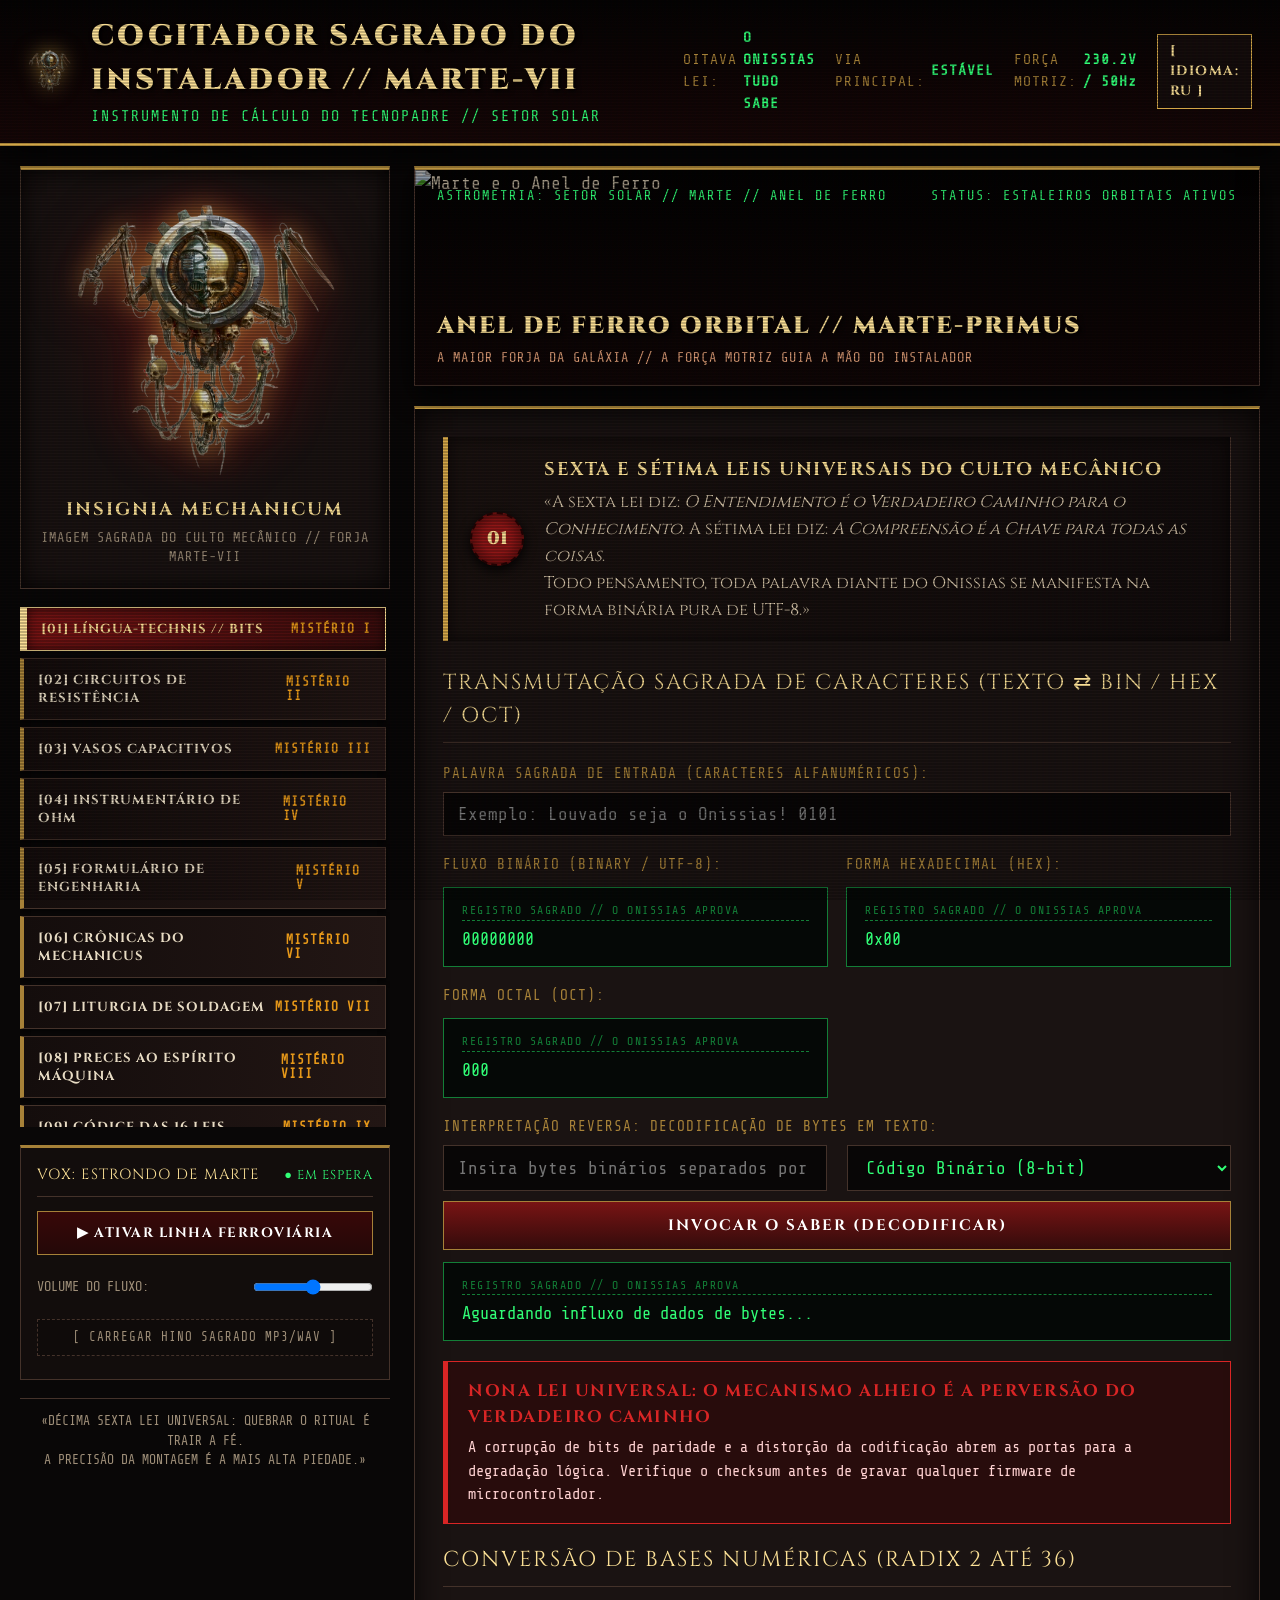
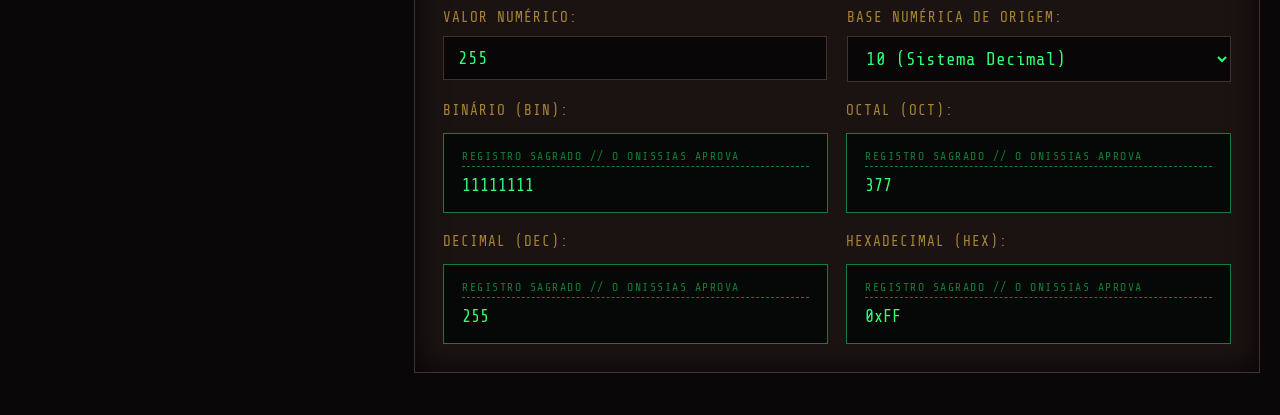
==== commit 204f973e: "Update index_pt.html" ====
--- a/index_pt.html
+++ b/index_pt.html
@@ -42,7 +42,6 @@
       background-image: 
         radial-gradient(circle at 50% 15%, rgba(120, 20, 20, 0.35) 0%, transparent 70%),
         repeating-linear-gradient(0deg, rgba(0, 0, 0, 0.65) 0px, rgba(0, 0, 0, 0.65) 1px, transparent 2px, transparent 4px),
-        url("https://images.unsplash.com/photo-1581092160607-ee22621dd758?auto=format&fit=crop&w=1920&q=80");
       background-size: cover, auto, cover;
       background-attachment: fixed;
       color: var(--text-parchment);
